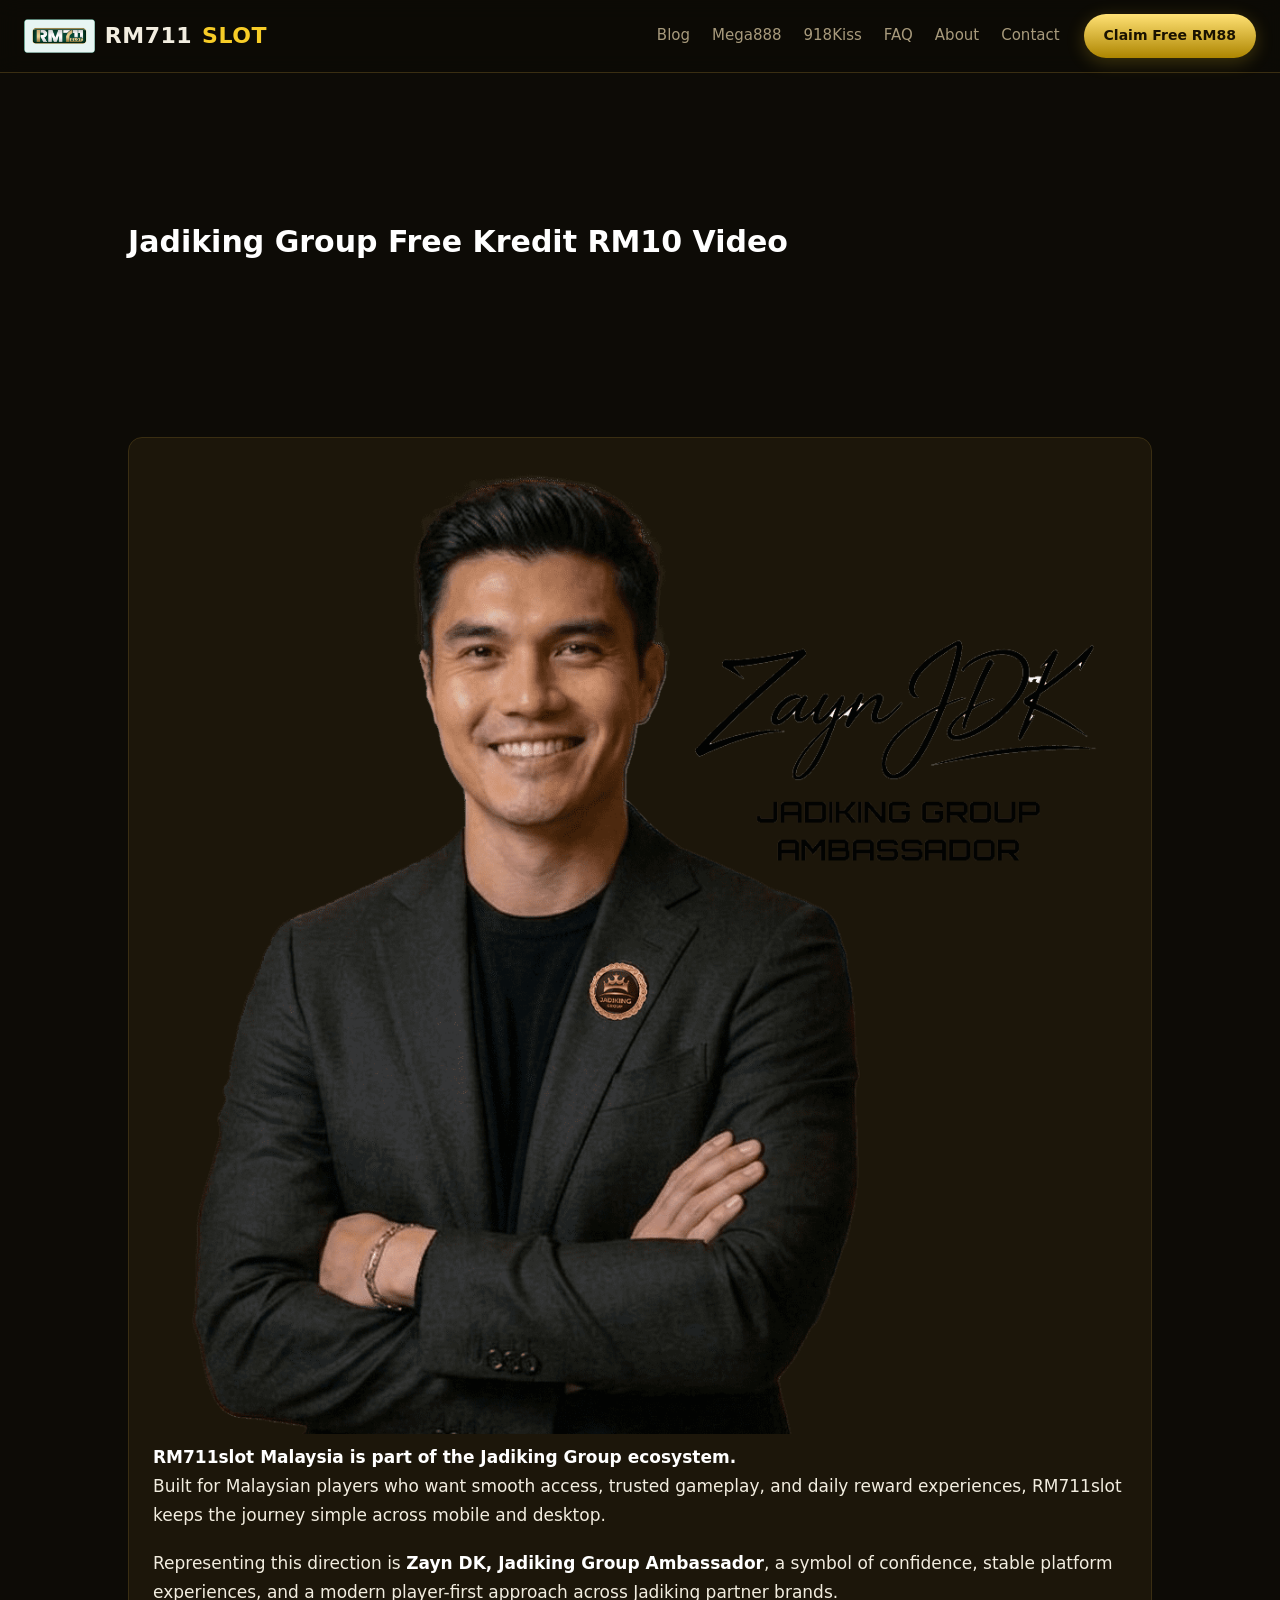
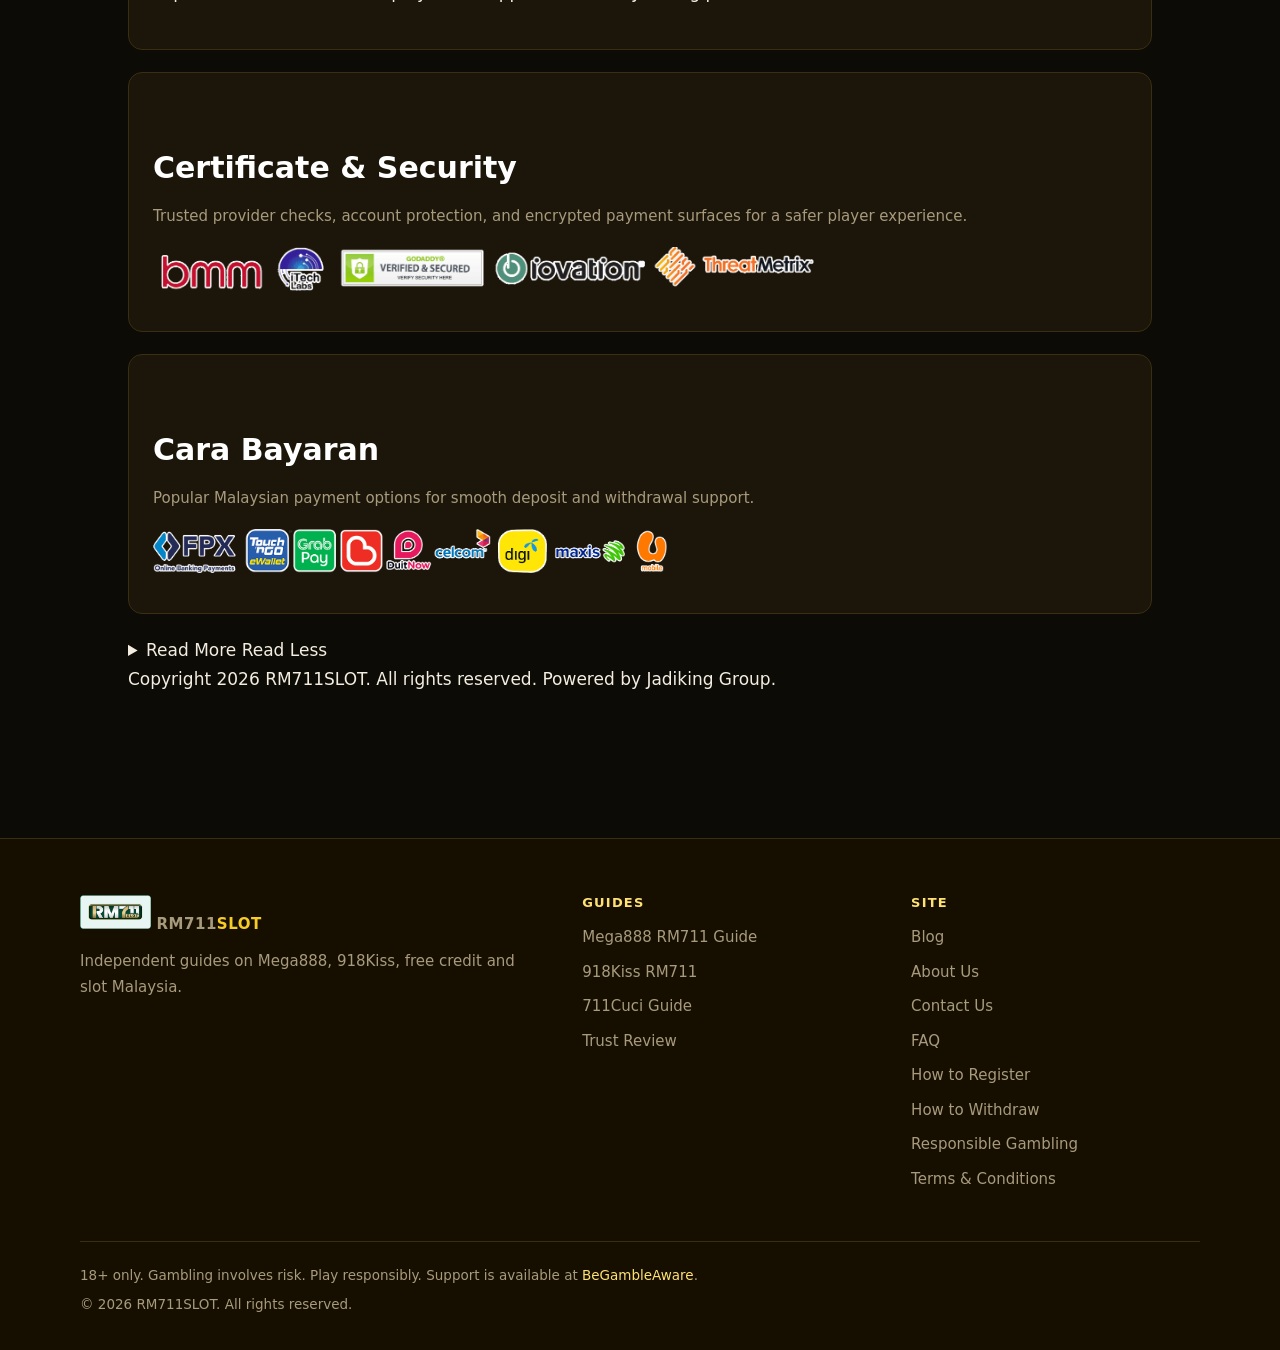
==== index.html @ c004120d "Build rm711slot.com as a static guide site Same rebuild as ikea888.org: the casino platform is dead " ====
<!DOCTYPE html>
<html lang="en-MY">
<head>
<meta charset="utf-8">
<meta name="viewport" content="width=device-width, initial-scale=1">
<title>RM711Slot | 711Wallet Free Credit Slot Platform Malaysia</title>
<meta name="description" content="RM711slot Malaysia is a trusted 711Wallet free credit slot platform powered by Jadiking Group, built for smooth gameplay, daily rewards, and convenient Malaysian player access.">
<link rel="canonical" href="https://rm711slot.com/">
<meta name="robots" content="index,follow">
<meta property="og:title" content="RM711Slot | 711Wallet Free Credit Slot Platform Malaysia">
<meta property="og:description" content="RM711slot Malaysia is a trusted 711Wallet free credit slot platform powered by Jadiking Group, built for smooth gameplay, daily rewards, and convenient Malaysian player access.">
<meta property="og:url" content="https://rm711slot.com/">
<meta property="og:type" content="website">
<meta property="og:image" content="https://rm711slot.com/images/rm711-logo.png">
<meta property="og:site_name" content="RM711SLOT">
<meta name="twitter:card" content="summary_large_image">
<meta name="twitter:image" content="https://rm711slot.com/images/rm711-logo.png">
<link rel="icon" href="/images/rm711-logo.png">
<link rel="stylesheet" href="https://cdnjs.cloudflare.com/ajax/libs/font-awesome/6.5.1/css/all.min.css">
<link rel="stylesheet" href="/style.css">
<script type="application/ld+json">
{
  "@context": "https://schema.org",
  "@graph": [
    {
      "@type": "Organization",
      "@id": "https://rm711slot.com/#organization",
      "name": "RM711SLOT",
      "url": "https://rm711slot.com/",
      "logo": {
        "@type": "ImageObject",
        "url": "https://rm711slot.com/images/rm711-logo.png"
      }
    },
    {
      "@type": "WebSite",
      "@id": "https://rm711slot.com/#website",
      "url": "https://rm711slot.com/",
      "name": "RM711SLOT",
      "description": "Guides on Mega888, 918Kiss, free credit and slot Malaysia.",
      "publisher": {
        "@id": "https://rm711slot.com/#organization"
      },
      "inLanguage": "en-MY"
    }
  ]
}
</script>
</head>
<body>
<header class="site-header">
  <a class="brand" href="/"><img src="/images/rm711-logo.png" alt="RM711slot"> RM711<span>SLOT</span></a>
  <nav>
    <a href="/slot-malaysia">Blog</a>
    <a href="/slot-malaysia-mega888-rm711">Mega888</a>
    <a href="/918kiss-rm711">918Kiss</a>
    <a href="/faq">FAQ</a>
    <a href="/about-us">About</a>
    <a href="/contact-us">Contact</a>
  </nav>
  <a class="cta-btn" href="https://jadiking.my/RF12011805" target="_blank" rel="noopener noreferrer">Claim Free RM88</a>
</header>
<main>
<main>

  <!-- New RM711 home video + footer article section -->
  <div id="rm711-home-page-footer">
    <section class="rm711-video-section" aria-label="RM711slot video">
      <h2 class="rm711-section-title">Jadiking Group Free Kredit RM10 Video</h2>
      <div class="rm711-video-container">
        <iframe
          src="https://www.youtube.com/embed/R2Dcfpafh2I?autoplay=1&mute=1&loop=1&playlist=R2Dcfpafh2I&controls=0&rel=0"
          title="RM711slot Jadiking Group Video"
          frameborder="0"
          allow="accelerometer; autoplay; clipboard-write; encrypted-media; gyroscope; picture-in-picture"
          allowfullscreen>
        </iframe>
      </div>
    </section>

    <footer id="rm711-footer" role="contentinfo" aria-label="RM711slot Footer">
      <div class="rm711-footer-inner">
        <section class="rm711-card rm711-ambassador">
          <div class="rm711-ambassador-top">
            <img src="/images/bacfb35b0ac96207151cd.png" alt="Jadiking Group Ambassador" loading="lazy">
            <div>
              <p><strong>RM711slot Malaysia is part of the Jadiking Group ecosystem.</strong><br>Built for Malaysian players who want smooth access, trusted gameplay, and daily reward experiences, RM711slot keeps the journey simple across mobile and desktop.</p>
            </div>
          </div>
          <p>Representing this direction is <strong>Zayn DK, Jadiking Group Ambassador</strong>, a symbol of confidence, stable platform experiences, and a modern player-first approach across Jadiking partner brands.</p>
        </section>

        <section class="rm711-card">
          <h2>Certificate &amp; Security</h2>
          <p class="rm711-muted">Trusted provider checks, account protection, and encrypted payment surfaces for a safer player experience.</p>
          <div class="rm711-logo-row">
            <img src="/images/8d4c59e7d0f86f0769ee6.png" alt="Certificate and security badges" loading="lazy">
          </div>
        </section>

        <section class="rm711-card">
          <h2>Cara Bayaran</h2>
          <p class="rm711-muted">Popular Malaysian payment options for smooth deposit and withdrawal support.</p>
          <div class="rm711-logo-row">
            <img src="/images/b1ce3ef760f861b7f37a6.png" alt="RM711slot payment methods" loading="lazy">
          </div>
        </section>

        <details class="rm711-readmore">
          <summary>
            <span class="rm711-more">Read More</span>
            <span class="rm711-less">Read Less</span>
          </summary>

          <article class="rm711-card rm711-article">
            <h1>RM711slot Malaysia | Trusted 711Wallet Free Credit Slot Platform</h1>

            <p>RM711slot Malaysia is a trusted 711Wallet free credit slot platform designed for Malaysian players seeking smooth gameplay, daily rewards, and easy access to popular slot entertainment. Powered by Jadiking Group, RM711slot focuses on providing a stable and beginner friendly experience while maintaining a trusted gameplay environment for both new and returning players.</p>
            <p>Unlike traditional platforms that focus heavily on complicated systems or aggressive promotions, RM711slot is built around convenience and accessibility. The platform is inspired by the idea of "711Wallet", a simple and familiar concept for players who want fast access, smooth gameplay and rewarding daily experiences without unnecessary complications.</p>

            <h2>Why Malaysian Players Search for 711Wallet Platforms</h2>
            <p>The keyword 711Wallet has become increasingly popular among Malaysian slot players because it represents convenience, accessibility and trusted gameplay. Many players today prefer platforms that are easy to access daily, simple to understand and capable of providing smooth experiences across multiple devices.</p>
            <p>RM711slot Malaysia positions itself as a trusted 711Wallet style platform where players can enjoy free credit opportunities, daily reward experiences and easy access to slot entertainment. Instead of focusing only on download based traffic or APK style experiences, RM711slot aims to create a cleaner and more user friendly environment for long term players.</p>

            <h2>Free Credit Slot Experience on RM711slot Malaysia</h2>
            <p>Free credit promotions continue to attract Malaysian players looking to explore slot games before making larger commitments. RM711slot Malaysia regularly highlights free credit slot experiences that allow players to discover gameplay features, bonus mechanics and reward systems in a more accessible way.</p>
            <p>The platform supports various popular slot styles commonly enjoyed by Malaysian players, including Mega888 inspired gameplay experiences and other well-known slot entertainment categories. RM711slot focuses on delivering stable gameplay, responsive access and convenient player experiences through its 711Wallet direction.</p>

            <h2>Daily Rewards and Trusted Gameplay</h2>
            <p>One of the key reasons players continue using RM711slot Malaysia is the focus on daily reward experiences and trusted gameplay systems. Malaysian players today value platforms that provide consistency, smooth gameplay access and a reliable overall environment.</p>
            <p>RM711slot is designed to create a more comfortable long-term player journey by focusing on:</p>
            <ul>
              <li>Easy gameplay access</li>
              <li>Convenient daily reward experiences</li>
              <li>Free credit slot opportunities</li>
              <li>Trusted gameplay environments</li>
              <li>Smooth mobile accessibility</li>
              <li>Beginner friendly navigation</li>
            </ul>

            <h2>711Slot Malaysia Experience for New Players</h2>
            <p>For new players exploring 711slot Malaysia style platforms, RM711slot provides a more approachable starting point compared to traditional APK heavy environments. The platform emphasizes simplicity, easy exploration and a cleaner experience for players who prefer convenience and smooth access.</p>
            <p>As more Malaysian players search for terms such as 711slot, 711wallet and 711cuci, platforms that combine trusted gameplay with user friendly experiences are becoming increasingly important. RM711slot Malaysia continues building around this direction to provide a stronger long term platform identity.</p>

            <h2>Powered by Jadiking Group</h2>
            <p>RM711slot Malaysia is part of the broader Jadiking Group ecosystem, a growing network of Malaysia focused gaming and entertainment platforms. Through this ecosystem approach, players are introduced to trusted gameplay experiences, stable access and community focused platform development designed for Malaysian audiences.</p>
            <p>The RM711slot brand continues evolving with a focus on:</p>
            <ul>
              <li>711Wallet convenience experience</li>
              <li>Trusted gameplay access</li>
              <li>Daily reward ecosystems</li>
              <li>Free credit slot opportunities</li>
              <li>Malaysia focused entertainment experience</li>
            </ul>

            <h2>Explore RM711slot Malaysia Today</h2>
            <p>RM711slot Malaysia continues growing as a trusted 711Wallet free credit slot platform focused on daily convenience, smooth gameplay and trusted player experiences. Whether players are exploring free credit opportunities, discovering new slot entertainment or looking for a cleaner daily gameplay environment, RM711slot aims to provide a more accessible and rewarding platform experience for Malaysian players.</p>
          </article>

          <section class="rm711-card rm711-faq">
            <h2>Frequently Asked Questions</h2>
            <details><summary>What is RM711slot Malaysia?</summary><p>RM711slot Malaysia is a trusted 711Wallet free credit slot platform focused on daily rewards, smooth gameplay and convenient access for Malaysian players.</p></details>
            <details><summary>Why do players search for 711Wallet platforms?</summary><p>Many Malaysian players search for 711Wallet platforms because they prefer easy access, convenient gameplay experiences and trusted daily reward environments.</p></details>
            <details><summary>Does RM711slot Malaysia offer free credit slot experiences?</summary><p>Yes. RM711slot Malaysia regularly highlights free credit slot opportunities and player reward experiences designed for both new and returning players.</p></details>
            <details><summary>Is RM711slot suitable for beginner players?</summary><p>RM711slot Malaysia is designed with a beginner friendly direction that focuses on smooth navigation, trusted gameplay and easier accessibility for Malaysian users.</p></details>
            <details><summary>What makes RM711slot different from traditional APK style platforms?</summary><p>RM711slot focuses more on trusted gameplay, convenience and long term player experience instead of relying heavily on APK focused positioning.</p></details>
            <details><summary>Is RM711slot part of Jadiking Group?</summary><p>Yes. RM711slot Malaysia is part of the Jadiking Group ecosystem, a Malaysia focused network of online entertainment and gaming platforms.</p></details>
          </section>


          <div class="rm711-card rm711-links">
            <section>
              <h2>Quick Links</h2>
              <ul>
                <li><a href="/">Promotions</a></li>
                <li><a href="/">Login</a></li>
                <li><a href="/">Register</a></li>
                <li><a href="/slot-malaysia">Blog</a></li>
                <li><a href="/responsible-gambling">Responsible Gambling</a></li>
                <li><a href="/terms-and-conditions">Terms &amp; Conditions</a></li>
                <li><a href="/contact-us">Contact Us</a></li>
              </ul>
            </section>

            <section>
              <h2>Jadiking Group</h2>
              <ul>
                <li><strong><a href="https://jadiking888.com/RF18090355" target="_blank" rel="nofollow sponsored noopener">Jadiking8</a></strong> - stable local player experience and trusted entertainment access.</li>
                <li><strong><a href="https://jadiking.my/RF12011805" target="_blank" rel="nofollow sponsored noopener">Ikea888</a></strong> - campaign-focused platform with clear reward paths.</li>
                <li><strong><a href="https://jadiking88.org/RF18090506" target="_blank" rel="nofollow sponsored noopener">Jadiking 2.0</a></strong> - popular brand known for consistent reward systems.</li>
                <li><strong><a href="https://megah5.org/RF18090526" target="_blank" rel="nofollow sponsored noopener">MegaH5</a></strong> - practical access and everyday platform consistency.</li>
                <li><strong><a href="https://fastcuci88.com/RF213A7521" target="_blank" rel="nofollow sponsored noopener">FastCuCi</a></strong> - simple flows and straightforward rewards for regular play.</li>
              </ul>
            </section>

            <section>
              <h2>Ikut Kami</h2>
              <div class="rm711-social-icons">
                <a target="_blank" rel="noopener noreferrer" href="https://www.facebook.com/jdkrm711/"><img src="/images/81f4a8dc3ee8664d34fc6.png" alt="Facebook"></a>
                <a target="_blank" rel="noopener noreferrer" href="https://t.me/rm711slotofficial"><img src="/images/6dfdc2319a3966da9e79c.png" alt="Telegram"></a>
                <a target="_blank" rel="noopener noreferrer" href="https://www.instagram.com/rm711slotfree/"><img src="/images/0b63b7fc3ee86639bf5f7.png" alt="Instagram"></a>
                <a target="_blank" rel="noopener noreferrer" href="https://www.youtube.com/@JadikingGroup"><img src="/images/ae406bbd3ee8632e05ed4.png" alt="YouTube"></a>
              </div>
            </section>
          </div>

          <div class="rm711-contact-grid">
            <section class="rm711-card rm711-contact">
              <h2>Jadiking Group</h2>
              <p><strong>Address:</strong> Level 23 Penthouse, Centrepoint North Tower, Lingkaran Syed Putra, Mid Valley City, 59200 Kuala Lumpur</p>
              <p><strong>Website:</strong> <a href="/about-us">Partnership</a></p>
              <p><strong>Phone:</strong> +6011 - 11681188</p>
              <p><strong>Support:</strong> Monday - Sunday, 24/7 Online Support</p>
              <p><strong>Category:</strong> Online Gaming &amp; Entertainment</p>
            </section>
            <div class="rm711-card rm711-map">
              <iframe src="https://www.google.com/maps/embed?pb=!1m18!1m12!1m3!1d8149344.747870485!2d109.1677!3d4.1865140499999995!2m3!1f0!2f0!3f0!3m2!1i1024!2i768!4f13.1!3m3!1m2!1s0x468889849593ca43%3A0x72c7f2c13a49b155!2sJadiking%20Group!5e0!3m2!1sen!2sph!4v1774353716323!5m2!1sen!2sph" loading="lazy" referrerpolicy="no-referrer-when-downgrade" allowfullscreen></iframe>
            </div>
          </div>
        </details>

        <div class="rm711-copyright">Copyright 2026 RM711SLOT. All rights reserved. Powered by Jadiking Group.</div>
      </div>
    </footer>
  </div>



</main>

<!-- Important existing floating close behavior retained -->


<!-- Important existing horizontal game banner slider retained -->


<!-- Important existing custom menu widget retained -->
</main>
<footer class="site-footer">
  <div class="foot-grid">
    <div>
      <a class="brand" href="/"><img src="/images/rm711-logo.png" alt="RM711slot"> RM711<span>SLOT</span></a>
      <p>Independent guides on Mega888, 918Kiss, free credit and slot Malaysia.</p>
    </div>
    <div>
      <h4>Guides</h4>
      <a href="/slot-malaysia-mega888-rm711">Mega888 RM711 Guide</a>
      <a href="/918kiss-rm711">918Kiss RM711</a>
      <a href="/711cuci-malaysia-guide">711Cuci Guide</a>
      <a href="/why-rm711slot-is-a-trusted-online-casino-in-malaysia-2025-review">Trust Review</a>
    </div>
    <div>
      <h4>Site</h4>
      <a href="/slot-malaysia">Blog</a>
      <a href="/about-us">About Us</a>
      <a href="/contact-us">Contact Us</a>
      <a href="/faq">FAQ</a>
      <a href="/how-to-register">How to Register</a>
      <a href="/how-to-withdraw">How to Withdraw</a>
      <a href="/responsible-gambling">Responsible Gambling</a>
      <a href="/terms-and-conditions">Terms &amp; Conditions</a>
    </div>
  </div>
  <div class="foot-bottom">
    <p>18+ only. Gambling involves risk. Play responsibly.
       Support is available at <a href="https://www.begambleaware.org/" target="_blank" rel="noopener noreferrer">BeGambleAware</a>.</p>
    <p>&copy; 2026 RM711SLOT. All rights reserved.</p>
  </div>
</footer>
<script>
document.addEventListener('click',function(e){
  var q=e.target.closest('.faq-question');
  if(q){var a=q.nextElementSibling;q.classList.toggle('active');if(a&&a.classList.contains('faq-answer')){a.classList.toggle('opened');}}
});
</script>
</body>
</html>
---- style.css ----
/* RM711SLOT — dark + gold, modelled on jadiking.my; includes article component system */

:root {
  --bg: #0d0b06;
  --bg-2: #160f00;
  --surface: #1c160a;
  --surface-2: #241c0d;
  --line: #3a2e12;
  --gold: #f7cc27;
  --gold-soft: #ffe174;
  --gold-deep: #ad8500;
  --text: #f2ede0;
  --muted: #a89a7c;
  --radius: 14px;
  --wrap: 1120px;
}

*, *::before, *::after { box-sizing: border-box; }
html { scroll-behavior: smooth; }
body {
  margin: 0;
  background: var(--bg);
  color: var(--text);
  font-family: "Inter", system-ui, -apple-system, "Segoe UI", Roboto, sans-serif;
  font-size: 17px;
  line-height: 1.7;
  -webkit-font-smoothing: antialiased;
}
img, iframe, video { max-width: 100%; height: auto; }
a { color: var(--gold-soft); text-decoration: none; }
a:hover { color: var(--gold); text-decoration: underline; }

/* ---------------------------------------------------------------- header */
.site-header {
  position: sticky; top: 0; z-index: 50;
  display: flex; align-items: center; gap: 24px;
  padding: 14px 24px;
  background: rgba(13, 11, 6, .92);
  backdrop-filter: blur(10px);
  border-bottom: 1px solid var(--line);
}
.brand {
  display: flex; align-items: center; gap: 10px;
  font-size: 22px; font-weight: 800; letter-spacing: .5px;
  color: var(--text); white-space: nowrap;
}
.brand img { height: 34px; width: auto; }
.brand span { color: var(--gold); }
.brand:hover { text-decoration: none; }
.site-header nav { display: flex; gap: 22px; margin-left: auto; flex-wrap: wrap; }
.site-header nav a { color: var(--muted); font-size: 15px; font-weight: 500; }
.site-header nav a:hover { color: var(--gold); text-decoration: none; }
.cta-btn {
  padding: 10px 20px; border-radius: 999px;
  background: linear-gradient(180deg, var(--gold-soft), var(--gold-deep));
  color: #1a1200; font-weight: 700; font-size: 14px; white-space: nowrap;
  box-shadow: 0 4px 18px rgba(247, 204, 39, .22);
  transition: transform .15s ease, box-shadow .15s ease;
}
.cta-btn:hover { color: #1a1200; text-decoration: none; transform: translateY(-1px); box-shadow: 0 6px 24px rgba(247, 204, 39, .34); }

/* ------------------------------------------------------------------ main */
main { max-width: var(--wrap); margin: 0 auto; padding: 48px 24px 72px; }
.rm711-container, .page-wrapper, .epicwin-brand-container { max-width: 100%; }

h1, h2, h3, h4 { line-height: 1.25; font-weight: 700; color: #fff; margin: 1.8em 0 .6em; }
h1 { font-size: clamp(28px, 4.4vw, 42px); margin-top: 0; letter-spacing: -.5px; }
h2 { font-size: clamp(23px, 3vw, 30px); }
h3 { font-size: 20px; }
h1 + p, .lede, .rm711-muted { color: var(--muted); font-size: 19px; }
.rm711-muted { font-size: 15px; }
p { margin: 0 0 1.15em; }
strong { color: #fff; }
ul, ol { padding-left: 22px; margin: 0 0 1.15em; }
li { margin-bottom: .45em; }
hr { border: 0; border-top: 1px solid var(--line); margin: 2.4em 0; }
.section-title { color: var(--gold-soft); border-bottom: 2px solid var(--gold-deep); padding-bottom: 10px; }

/* icons (Font Awesome) tinted gold by default */
.fas, .fa, .far, .fab { color: var(--gold); }

/* ---------------------------------------------------- generic card system */
.section-card, .rm711-card, .box, .feature-card, .highlight-box,
.tldr-card, .tldr-box, .tldr-premium, .responsible-box, .prize-box,
.author-box, .step-box, .box-div {
  background: var(--surface);
  border: 1px solid var(--line);
  border-radius: var(--radius);
  padding: 22px 24px;
  margin: 0 0 22px;
}
.section-card h2, .section-card h3, .rm711-card h3, .feature-card h3 { margin-top: 0; }

.highlight-box, .tldr-premium, .tldr-card {
  border-left: 3px solid var(--gold);
  background: linear-gradient(180deg, rgba(247,204,39,.06), transparent 60%), var(--surface);
}
.prize-box { border-color: var(--gold-deep); }
.responsible-box { border-left: 3px solid #d98b8b; }

.feature-card:hover, .section-card:hover { border-color: var(--gold-deep); }

/* TLDR / quick summary grid */
.tldr-grid, .tldr-box ul { list-style: none; padding-left: 0; margin: 0; }
.tldr-grid li { display: flex; gap: 10px; align-items: flex-start; margin-bottom: 12px; }
.tldr-premium h3 { margin-top: 0; color: var(--gold-soft); }

/* steps */
.step-box { display: flex; gap: 16px; align-items: flex-start; }
.step-number {
  flex-shrink: 0;
  width: 38px; height: 38px; border-radius: 50%;
  display: flex; align-items: center; justify-content: center;
  background: linear-gradient(180deg, var(--gold-soft), var(--gold-deep));
  color: #1a1200; font-weight: 800;
}

/* author box */
.author-box { display: flex; gap: 16px; align-items: center; }
.author-avatar { width: 56px; height: 56px; border-radius: 50%; object-fit: cover; flex-shrink: 0; }

/* CTA buttons inside articles (were blue in old template) */
.cta {
  display: inline-block;
  background: linear-gradient(180deg, var(--gold-soft), var(--gold-deep));
  color: #1a1200 !important;
  padding: 12px 24px; border-radius: 999px;
  font-weight: 700; text-decoration: none;
  box-shadow: 0 4px 18px rgba(247, 204, 39, .22);
  transition: transform .15s ease, box-shadow .15s ease;
  margin: 6px 0;
}
.cta:hover { text-decoration: none; transform: translateY(-1px); box-shadow: 0 6px 24px rgba(247, 204, 39, .34); }

/* tables */
table, .table-modern { width: 100%; border-collapse: collapse; margin: 1.6em 0; font-size: 15px; }
th, td { padding: 12px 14px; border: 1px solid var(--line); text-align: left; }
th { background: var(--surface-2); color: var(--gold-soft); font-weight: 600; }
tr:nth-child(even) td { background: rgba(255, 255, 255, .02); }
.table-modern { display: block; overflow-x: auto; white-space: nowrap; }
@media (min-width: 760px) { .table-modern { display: table; white-space: normal; } }

/* ------------------------------------------------------- FAQ accordion */
.interactive-faq, .faq-item { margin-bottom: 12px; }
.faq-item {
  background: var(--surface);
  border: 1px solid var(--line);
  border-radius: var(--radius);
  overflow: hidden;
}
.faq-question {
  width: 100%; text-align: left; cursor: pointer;
  background: transparent; color: #fff; border: 0;
  padding: 18px 20px; font-size: 17px; font-weight: 600;
  display: flex; justify-content: space-between; align-items: center; gap: 12px;
}
.faq-question::after { content: "+"; color: var(--gold); font-size: 22px; line-height: 1; }
.faq-question.active::after, .faq-question.opened::after { content: "\2013"; }
.faq-answer {
  padding: 0 20px; max-height: 0; overflow: hidden;
  color: var(--muted); transition: max-height .25s ease, padding .25s ease;
}
.faq-answer.opened, .faq-question.active + .faq-answer { padding: 0 20px 18px; max-height: 800px; }

/* read-more toggle: content always shown (SEO + no JS dependency); hide the
   dead toggle links, but keep real blog-card "Read guide" anchors visible */
.read-more { margin: 8px 0; color: var(--gold); font-weight: 600; }
.read-more:not([href]) { display: none; }
.more-content { margin-top: 8px; display: block !important; }

/* logo row inside articles */
.rm711-logo-row { display: flex; align-items: center; gap: 14px; flex-wrap: wrap; margin-bottom: 18px; }
.rm711-logo-row img { height: 44px; width: auto; }

/* --------------------------------------------------------- blog index */
.card-grid { display: grid; grid-template-columns: repeat(auto-fill, minmax(300px, 1fr)); gap: 22px; margin-top: 36px; }
.card { display: flex; flex-direction: column; padding: 24px; background: var(--surface); border: 1px solid var(--line); border-radius: var(--radius); transition: border-color .18s ease, transform .18s ease; }
.card:hover { border-color: var(--gold-deep); transform: translateY(-3px); }
.card h2 { font-size: 19px; margin: 0 0 10px; line-height: 1.4; }
.card h2 a { color: #fff; }
.card h2 a:hover { color: var(--gold); text-decoration: none; }
.card p { color: var(--muted); font-size: 14.5px; line-height: 1.6; flex: 1; }
.card .read-more { align-self: flex-start; margin-top: 12px; }

/* ---------------------------------------------------------------- footer */
.site-footer { border-top: 1px solid var(--line); background: var(--bg-2); padding: 56px 24px 28px; }
.foot-grid { max-width: var(--wrap); margin: 0 auto; display: grid; grid-template-columns: 1.6fr 1fr 1fr; gap: 40px; }
.foot-grid p { color: var(--muted); font-size: 15px; margin-top: 12px; }
.foot-grid h4 { margin: 0 0 14px; font-size: 13px; letter-spacing: 1.2px; text-transform: uppercase; color: var(--gold-soft); }
.foot-grid a { display: block; color: var(--muted); font-size: 15px; margin-bottom: 9px; }
.foot-grid a:hover { color: var(--gold); text-decoration: none; }
.foot-bottom { max-width: var(--wrap); margin: 40px auto 0; padding-top: 22px; border-top: 1px solid var(--line); color: var(--muted); font-size: 13.5px; }
.foot-bottom p { margin: 0 0 6px; }

/* hide leftover casino-template chrome that pointed at the dead platform */
#floatcontainer, .floating-fly, #custom-menu-widget, .swiper, #floatclose { display: none !important; }

@media (max-width: 860px) {
  .site-header { flex-wrap: wrap; gap: 12px; padding: 12px 16px; }
  .site-header nav { order: 3; width: 100%; margin-left: 0; gap: 16px; }
  .cta-btn { margin-left: auto; }
  main { padding: 32px 18px 56px; }
  .foot-grid { grid-template-columns: 1fr; gap: 32px; }
}
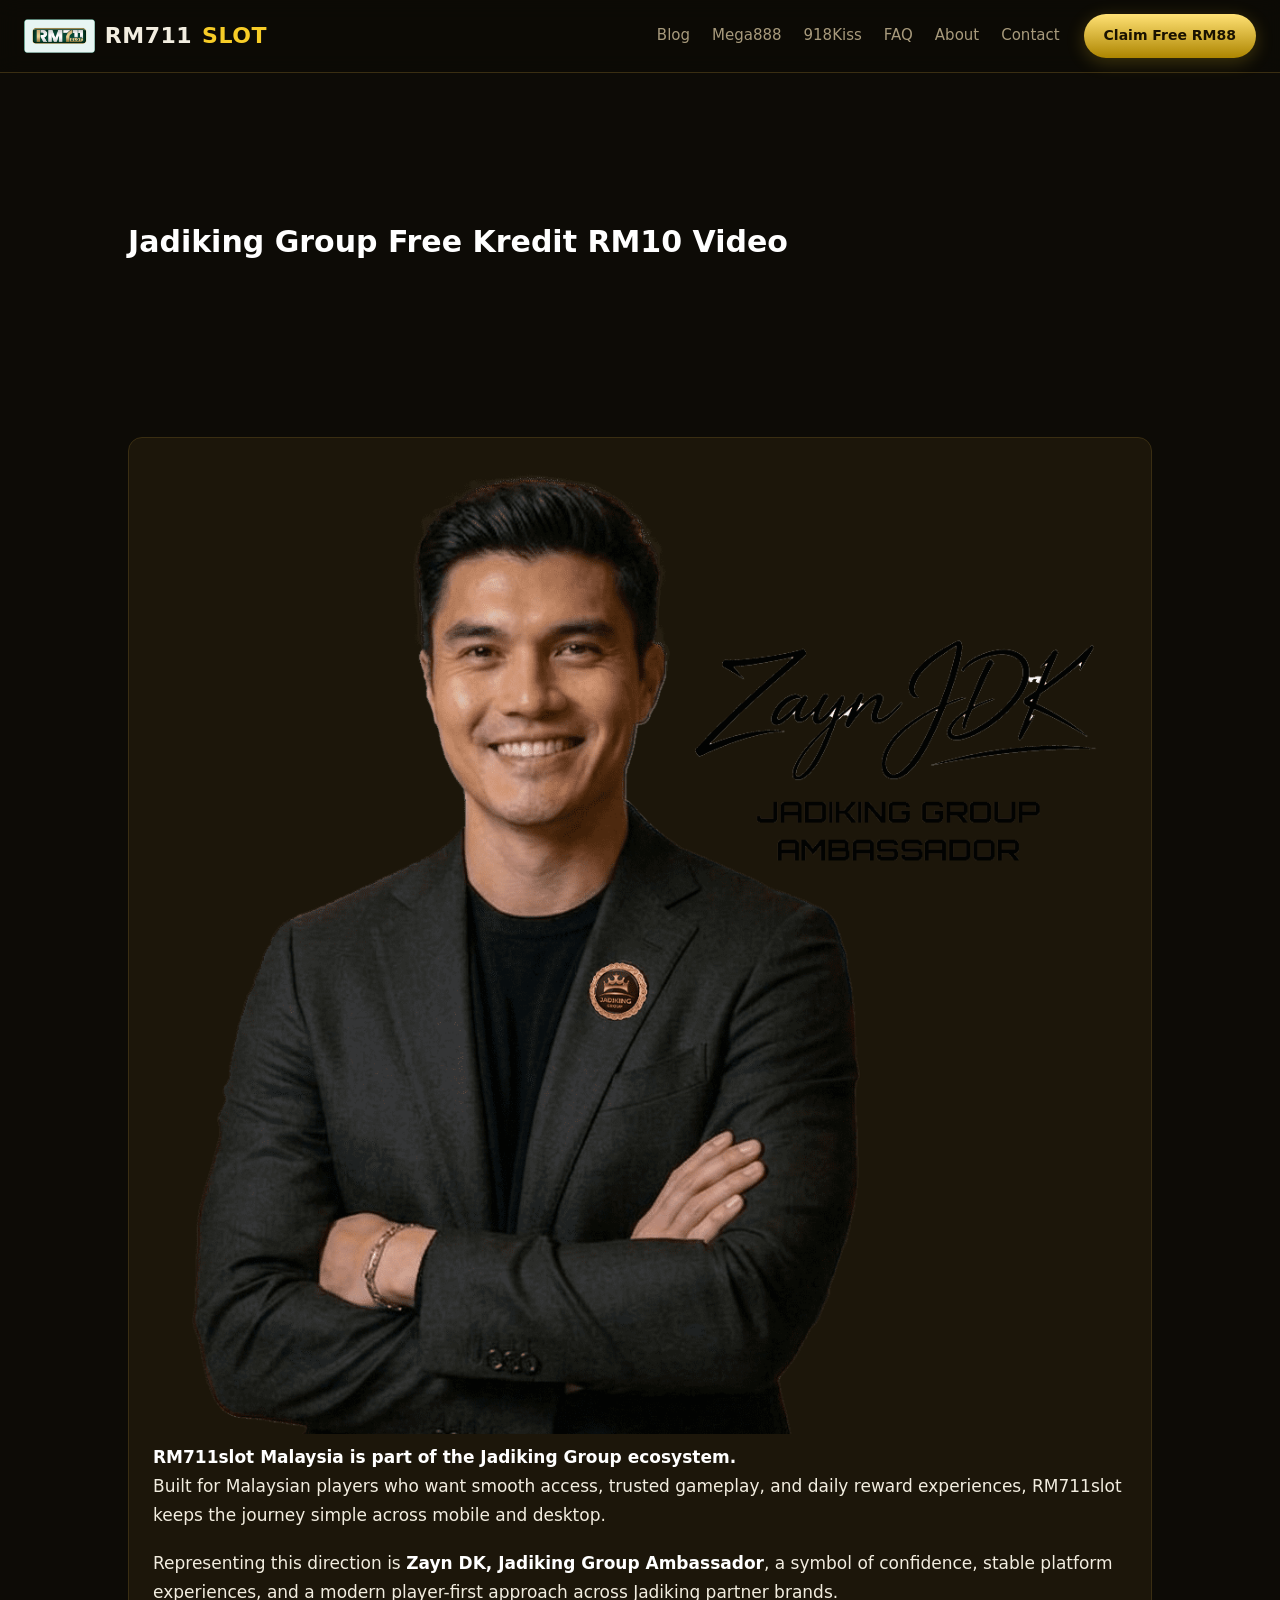
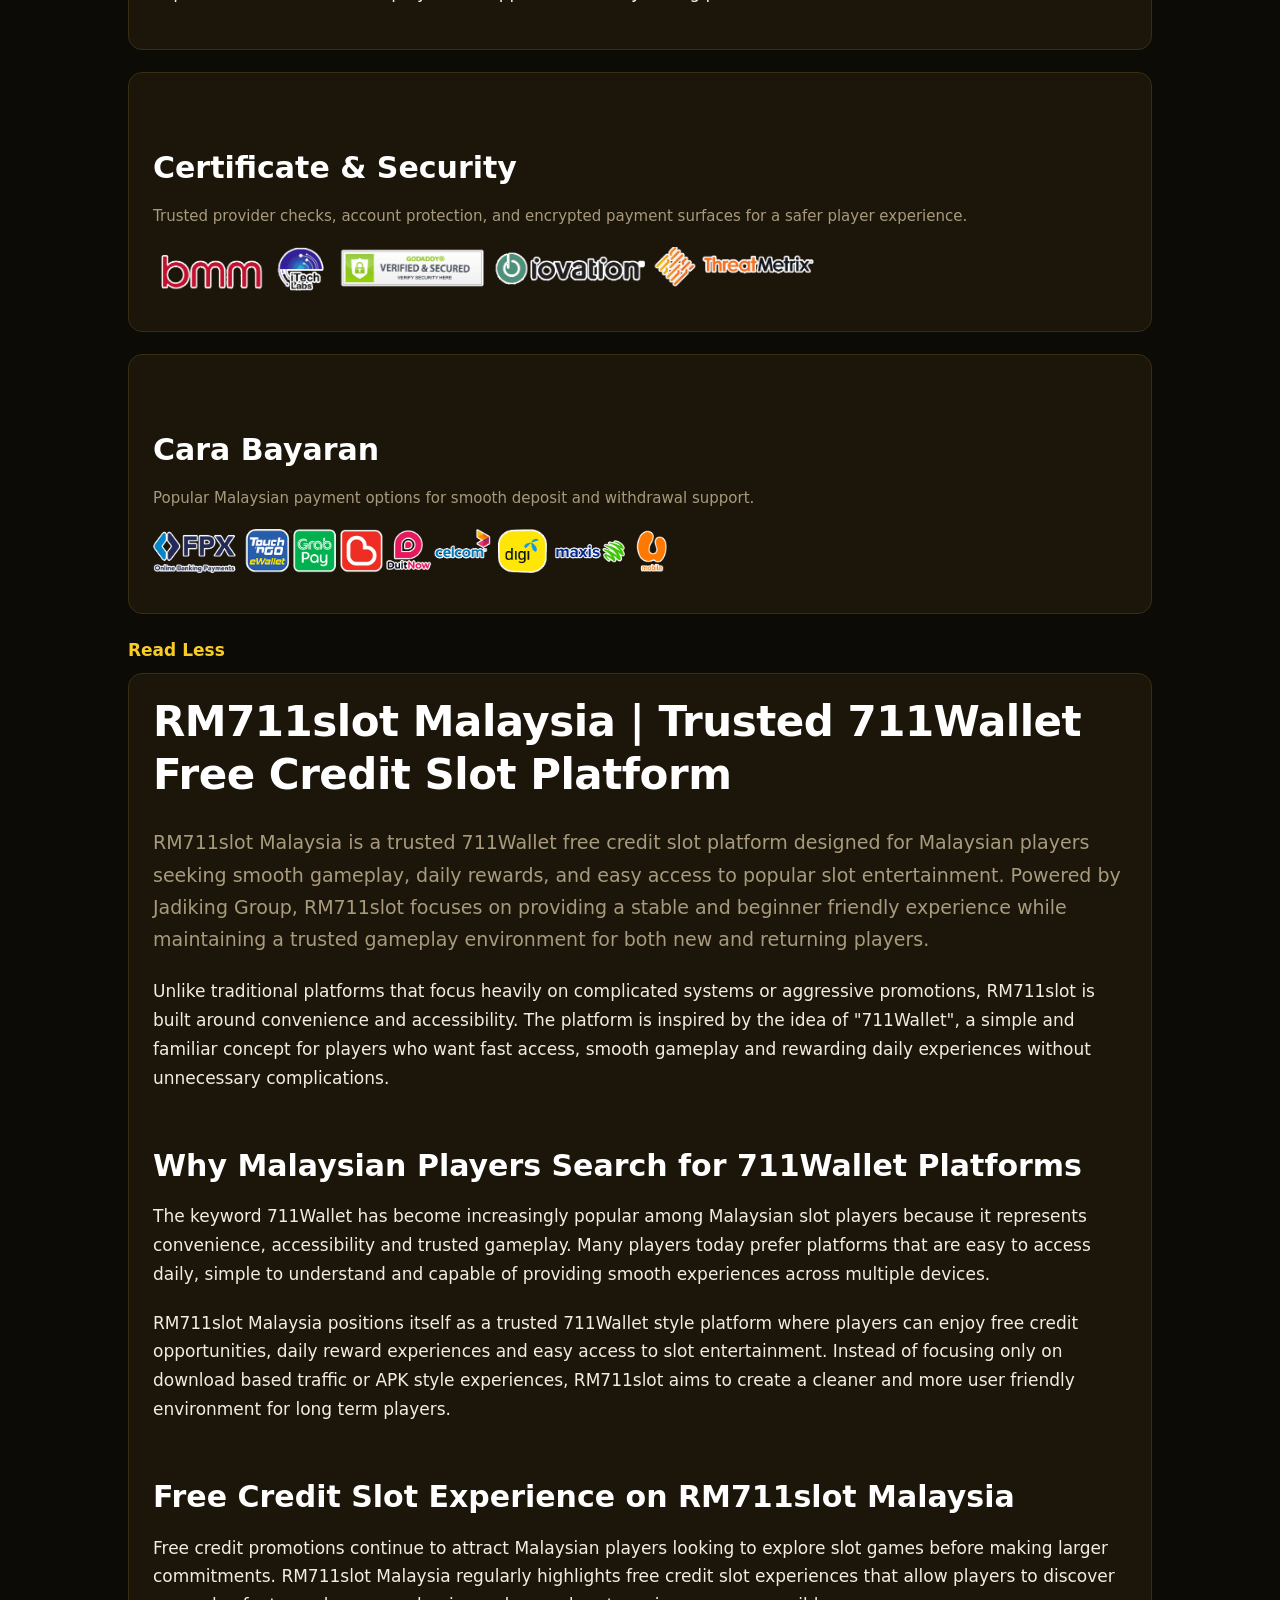
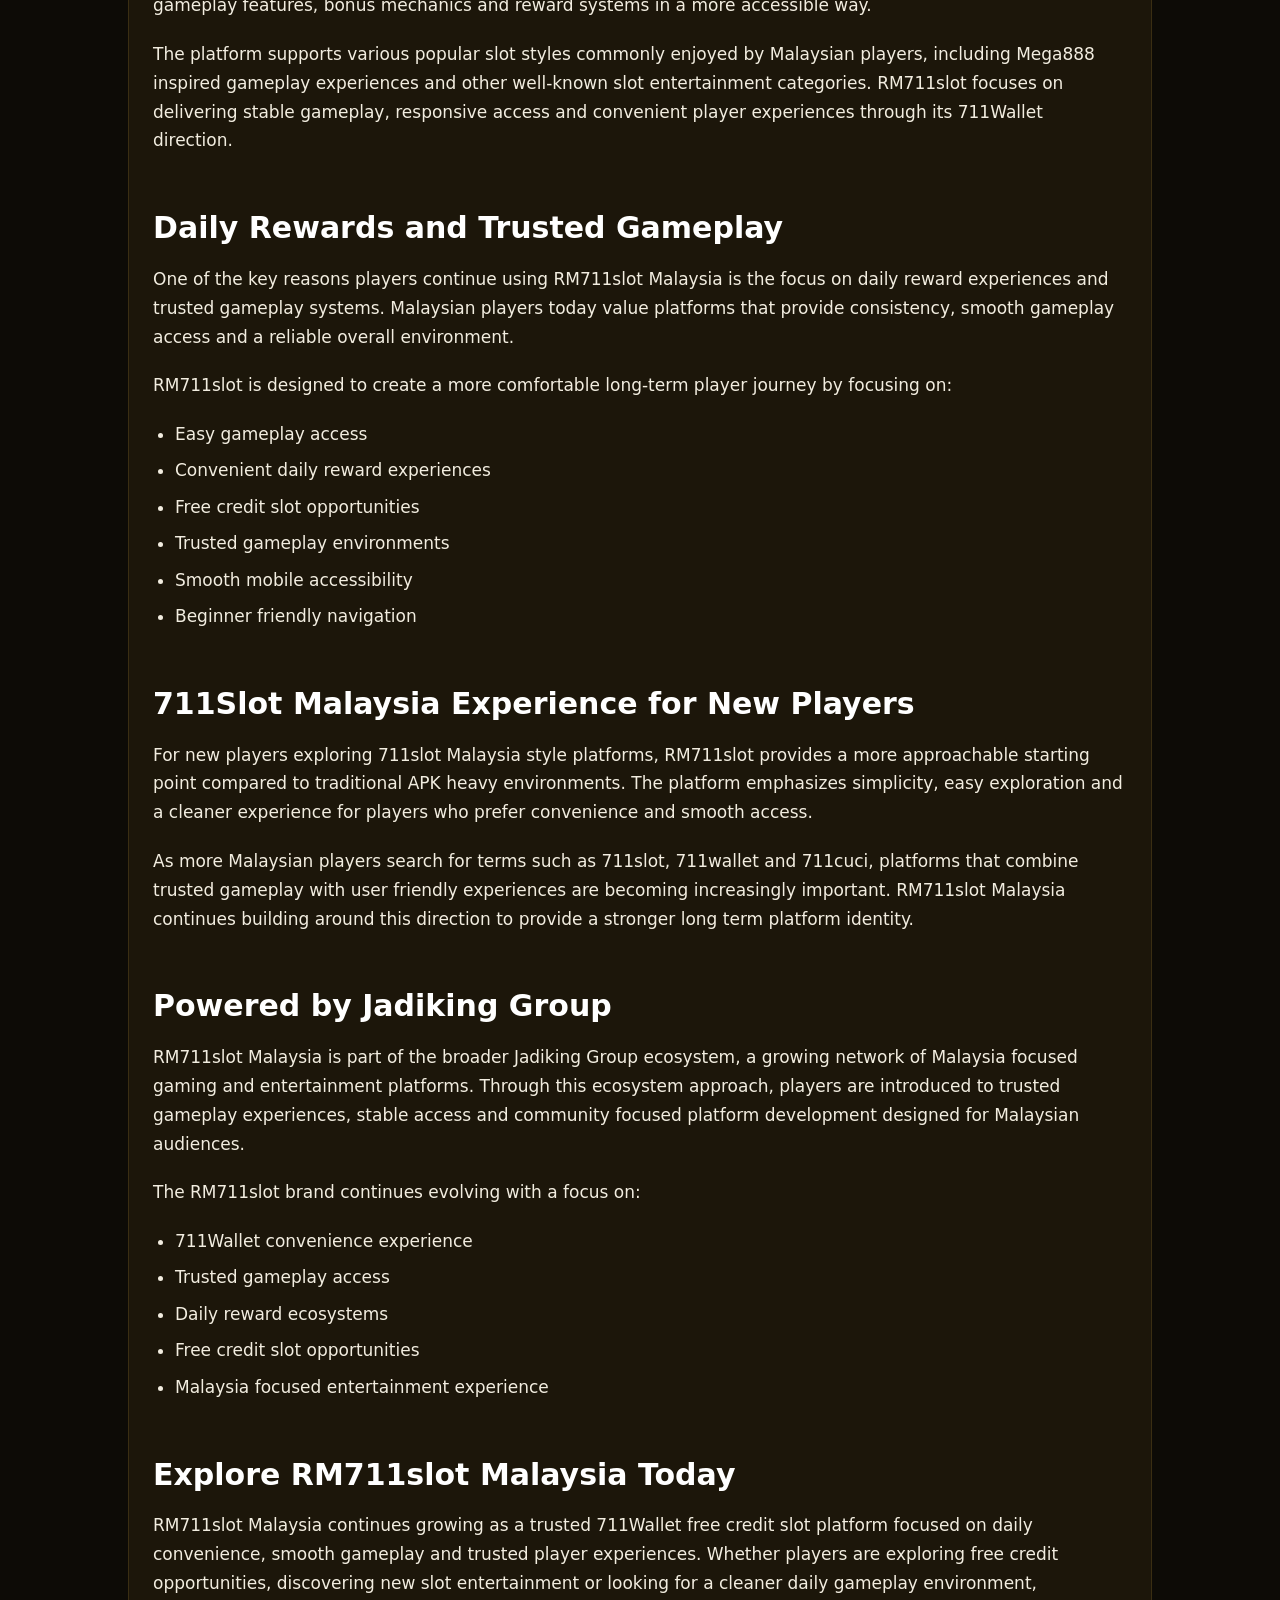
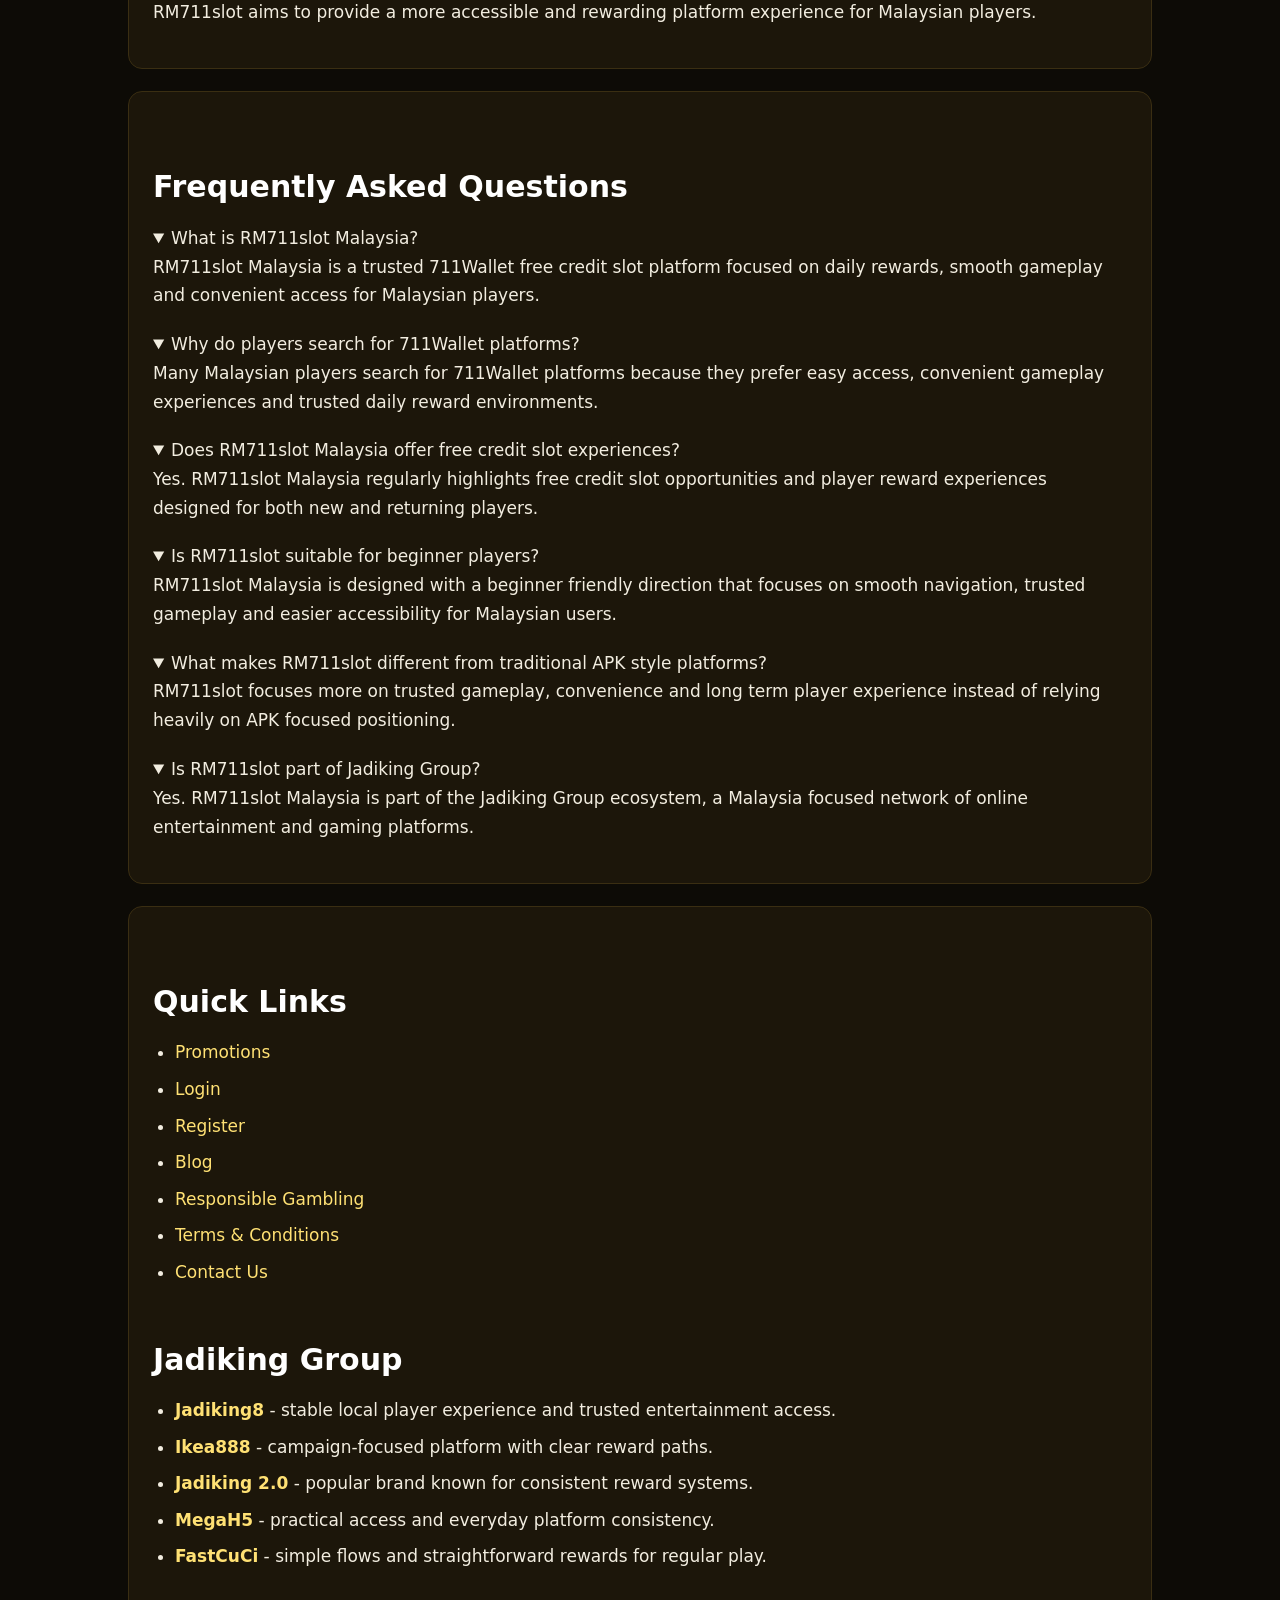
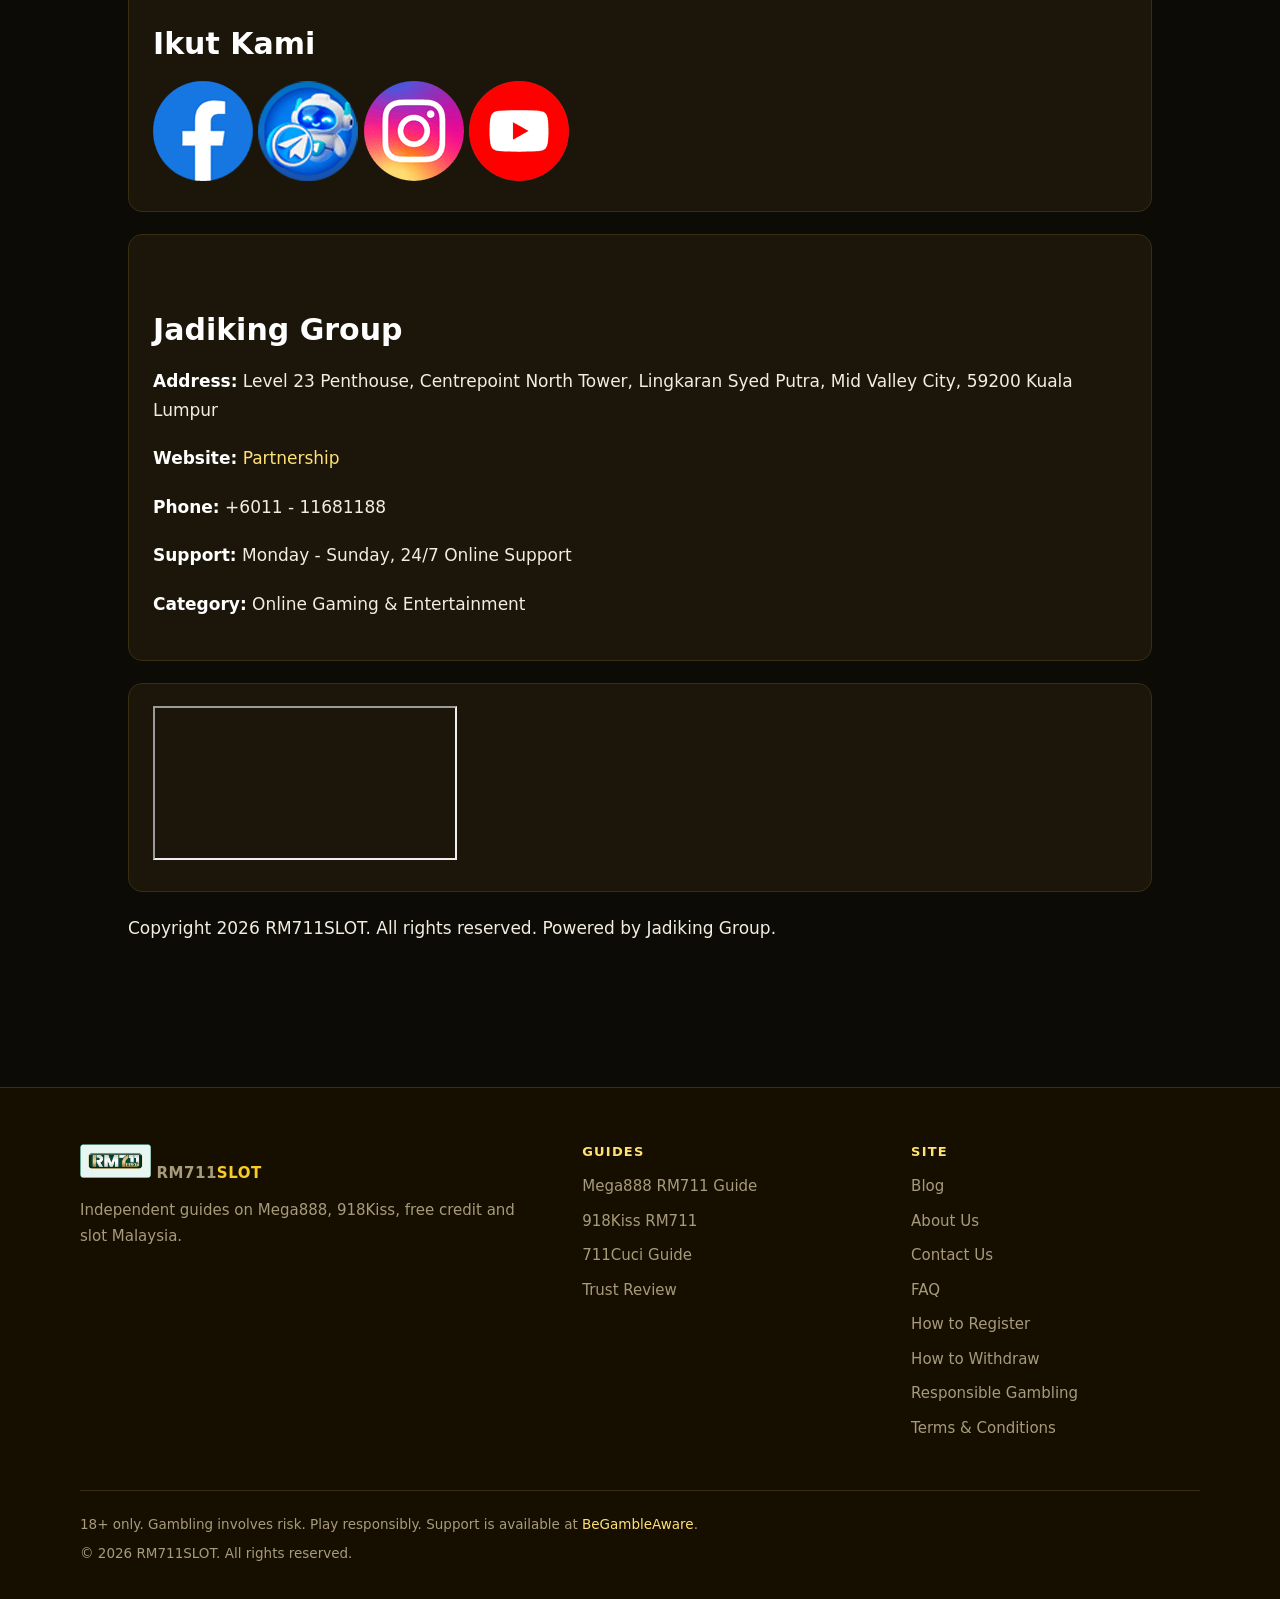
==== commit bfe51a9f: "Default homepage <details> sections to open The homepage footer used collapsible <details> whose tog" ====
--- a/index.html
+++ b/index.html
@@ -106,7 +106,7 @@
           </div>
         </section>
 
-        <details class="rm711-readmore">
+        <details open class="rm711-readmore">
           <summary>
             <span class="rm711-more">Read More</span>
             <span class="rm711-less">Read Less</span>
@@ -159,12 +159,12 @@
 
           <section class="rm711-card rm711-faq">
             <h2>Frequently Asked Questions</h2>
-            <details><summary>What is RM711slot Malaysia?</summary><p>RM711slot Malaysia is a trusted 711Wallet free credit slot platform focused on daily rewards, smooth gameplay and convenient access for Malaysian players.</p></details>
-            <details><summary>Why do players search for 711Wallet platforms?</summary><p>Many Malaysian players search for 711Wallet platforms because they prefer easy access, convenient gameplay experiences and trusted daily reward environments.</p></details>
-            <details><summary>Does RM711slot Malaysia offer free credit slot experiences?</summary><p>Yes. RM711slot Malaysia regularly highlights free credit slot opportunities and player reward experiences designed for both new and returning players.</p></details>
-            <details><summary>Is RM711slot suitable for beginner players?</summary><p>RM711slot Malaysia is designed with a beginner friendly direction that focuses on smooth navigation, trusted gameplay and easier accessibility for Malaysian users.</p></details>
-            <details><summary>What makes RM711slot different from traditional APK style platforms?</summary><p>RM711slot focuses more on trusted gameplay, convenience and long term player experience instead of relying heavily on APK focused positioning.</p></details>
-            <details><summary>Is RM711slot part of Jadiking Group?</summary><p>Yes. RM711slot Malaysia is part of the Jadiking Group ecosystem, a Malaysia focused network of online entertainment and gaming platforms.</p></details>
+            <details open><summary>What is RM711slot Malaysia?</summary><p>RM711slot Malaysia is a trusted 711Wallet free credit slot platform focused on daily rewards, smooth gameplay and convenient access for Malaysian players.</p></details>
+            <details open><summary>Why do players search for 711Wallet platforms?</summary><p>Many Malaysian players search for 711Wallet platforms because they prefer easy access, convenient gameplay experiences and trusted daily reward environments.</p></details>
+            <details open><summary>Does RM711slot Malaysia offer free credit slot experiences?</summary><p>Yes. RM711slot Malaysia regularly highlights free credit slot opportunities and player reward experiences designed for both new and returning players.</p></details>
+            <details open><summary>Is RM711slot suitable for beginner players?</summary><p>RM711slot Malaysia is designed with a beginner friendly direction that focuses on smooth navigation, trusted gameplay and easier accessibility for Malaysian users.</p></details>
+            <details open><summary>What makes RM711slot different from traditional APK style platforms?</summary><p>RM711slot focuses more on trusted gameplay, convenience and long term player experience instead of relying heavily on APK focused positioning.</p></details>
+            <details open><summary>Is RM711slot part of Jadiking Group?</summary><p>Yes. RM711slot Malaysia is part of the Jadiking Group ecosystem, a Malaysia focused network of online entertainment and gaming platforms.</p></details>
           </section>
 
 
--- a/style.css
+++ b/style.css
@@ -168,6 +168,15 @@
 .read-more:not([href]) { display: none; }
 .more-content { margin-top: 8px; display: block !important; }
 
+/* collapsible "Read More" details: open by default, styled summary toggle */
+.rm711-readmore > summary {
+  cursor: pointer; list-style: none;
+  color: var(--gold); font-weight: 600; margin: 8px 0;
+}
+.rm711-readmore > summary::-webkit-details-marker { display: none; }
+.rm711-readmore[open] > summary .rm711-more { display: none; }
+.rm711-readmore:not([open]) > summary .rm711-less { display: none; }
+
 /* logo row inside articles */
 .rm711-logo-row { display: flex; align-items: center; gap: 14px; flex-wrap: wrap; margin-bottom: 18px; }
 .rm711-logo-row img { height: 44px; width: auto; }
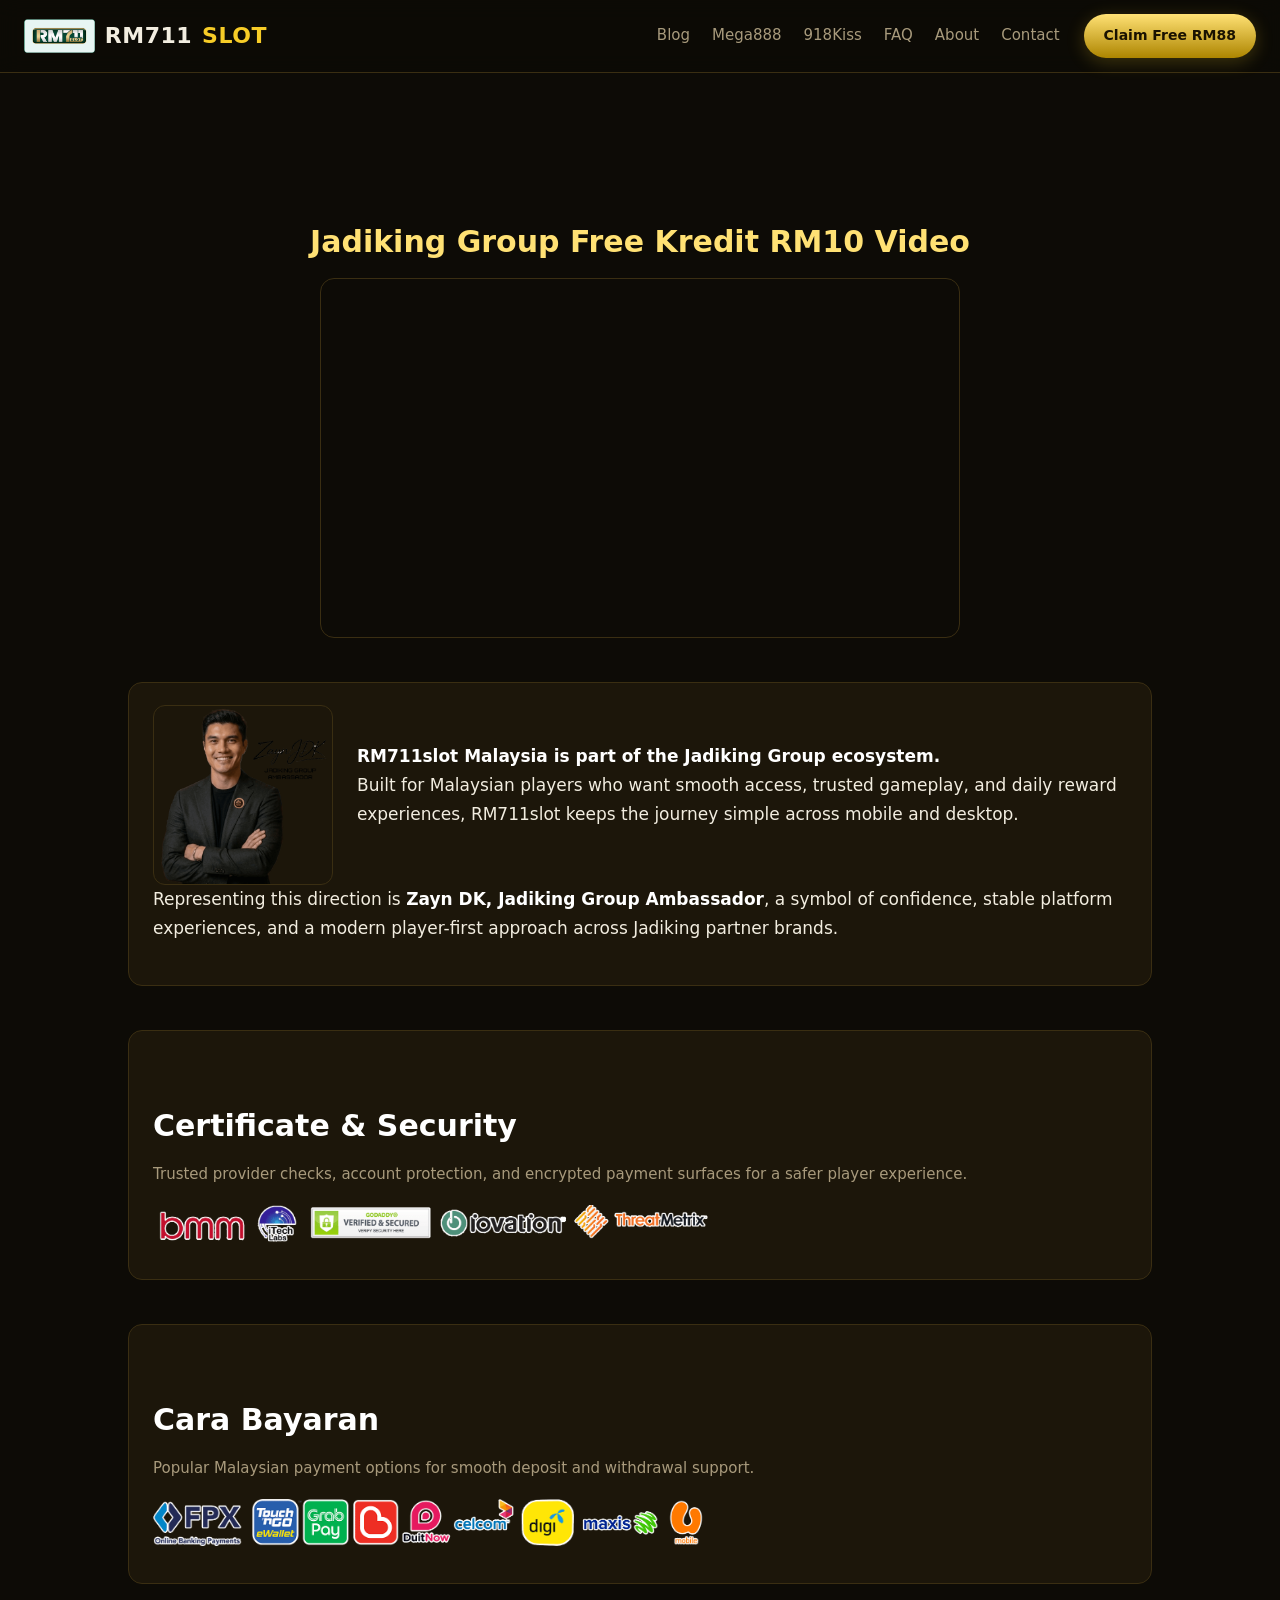
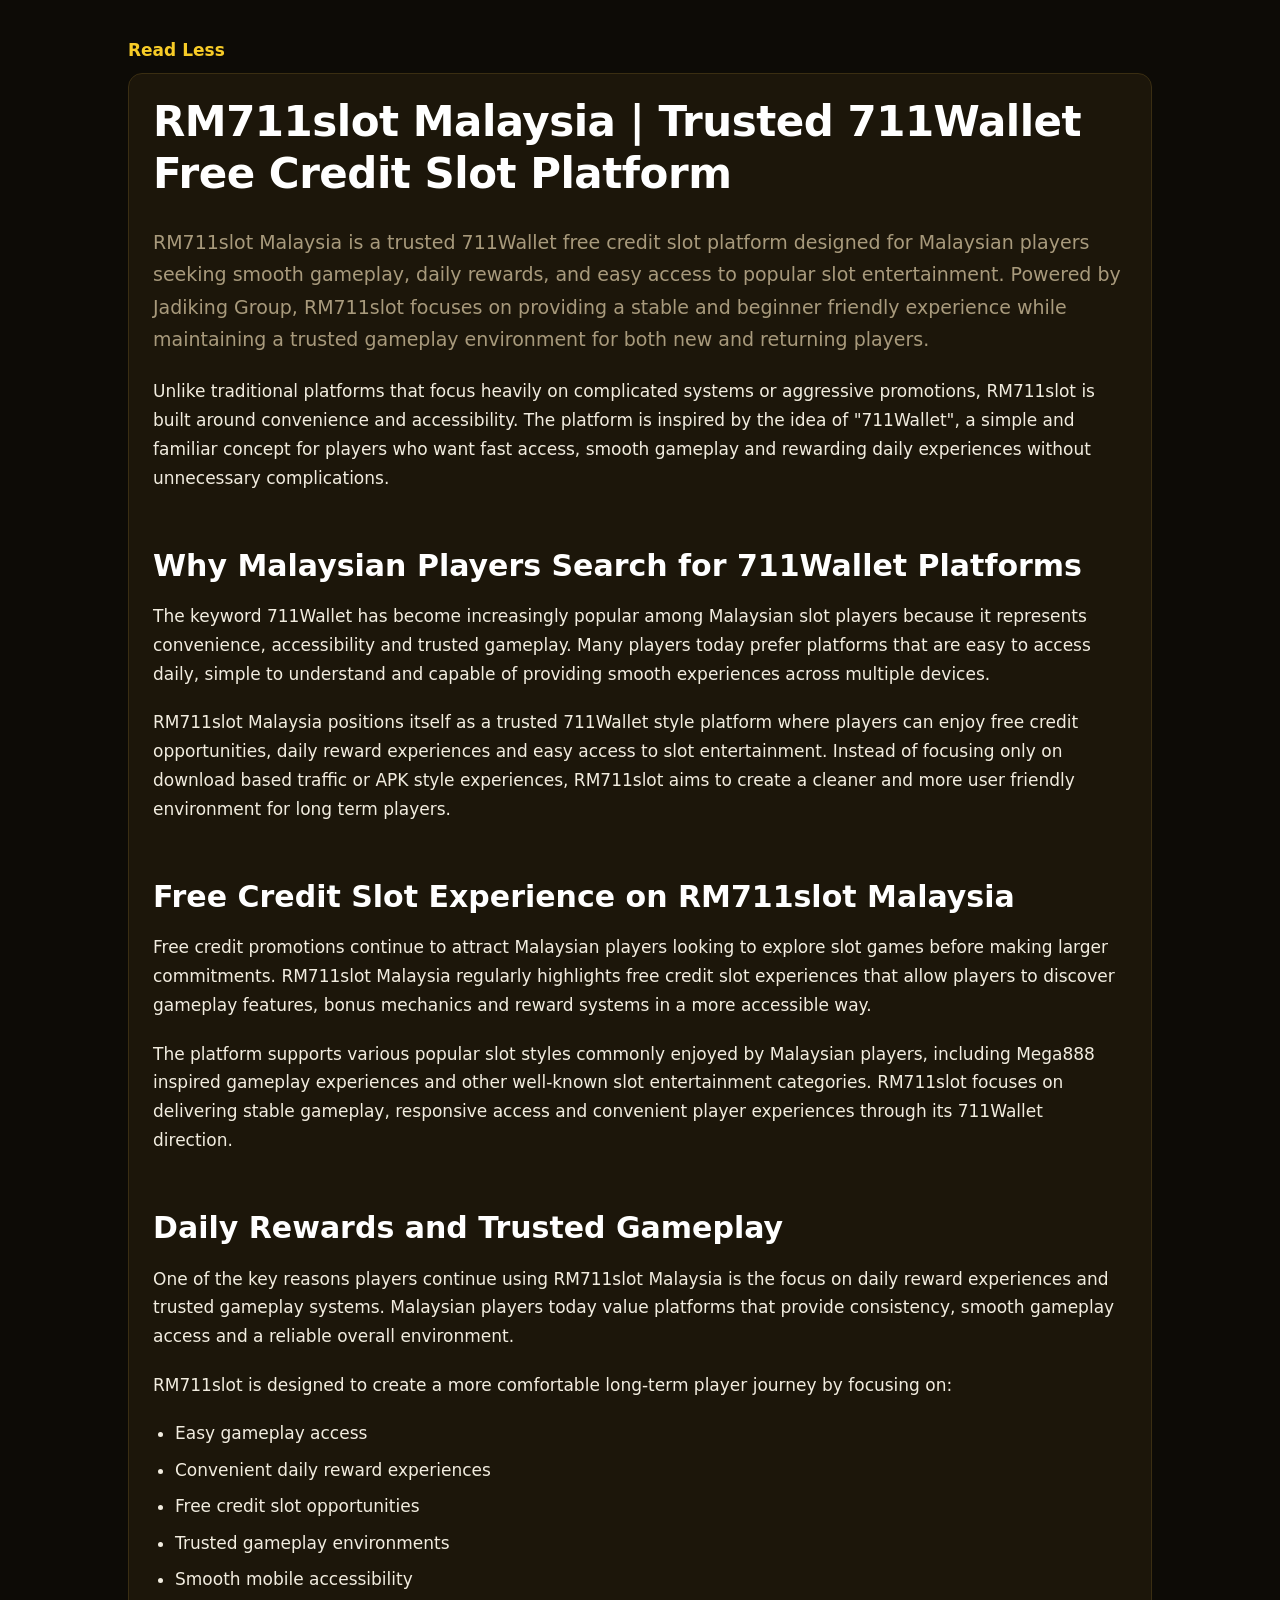
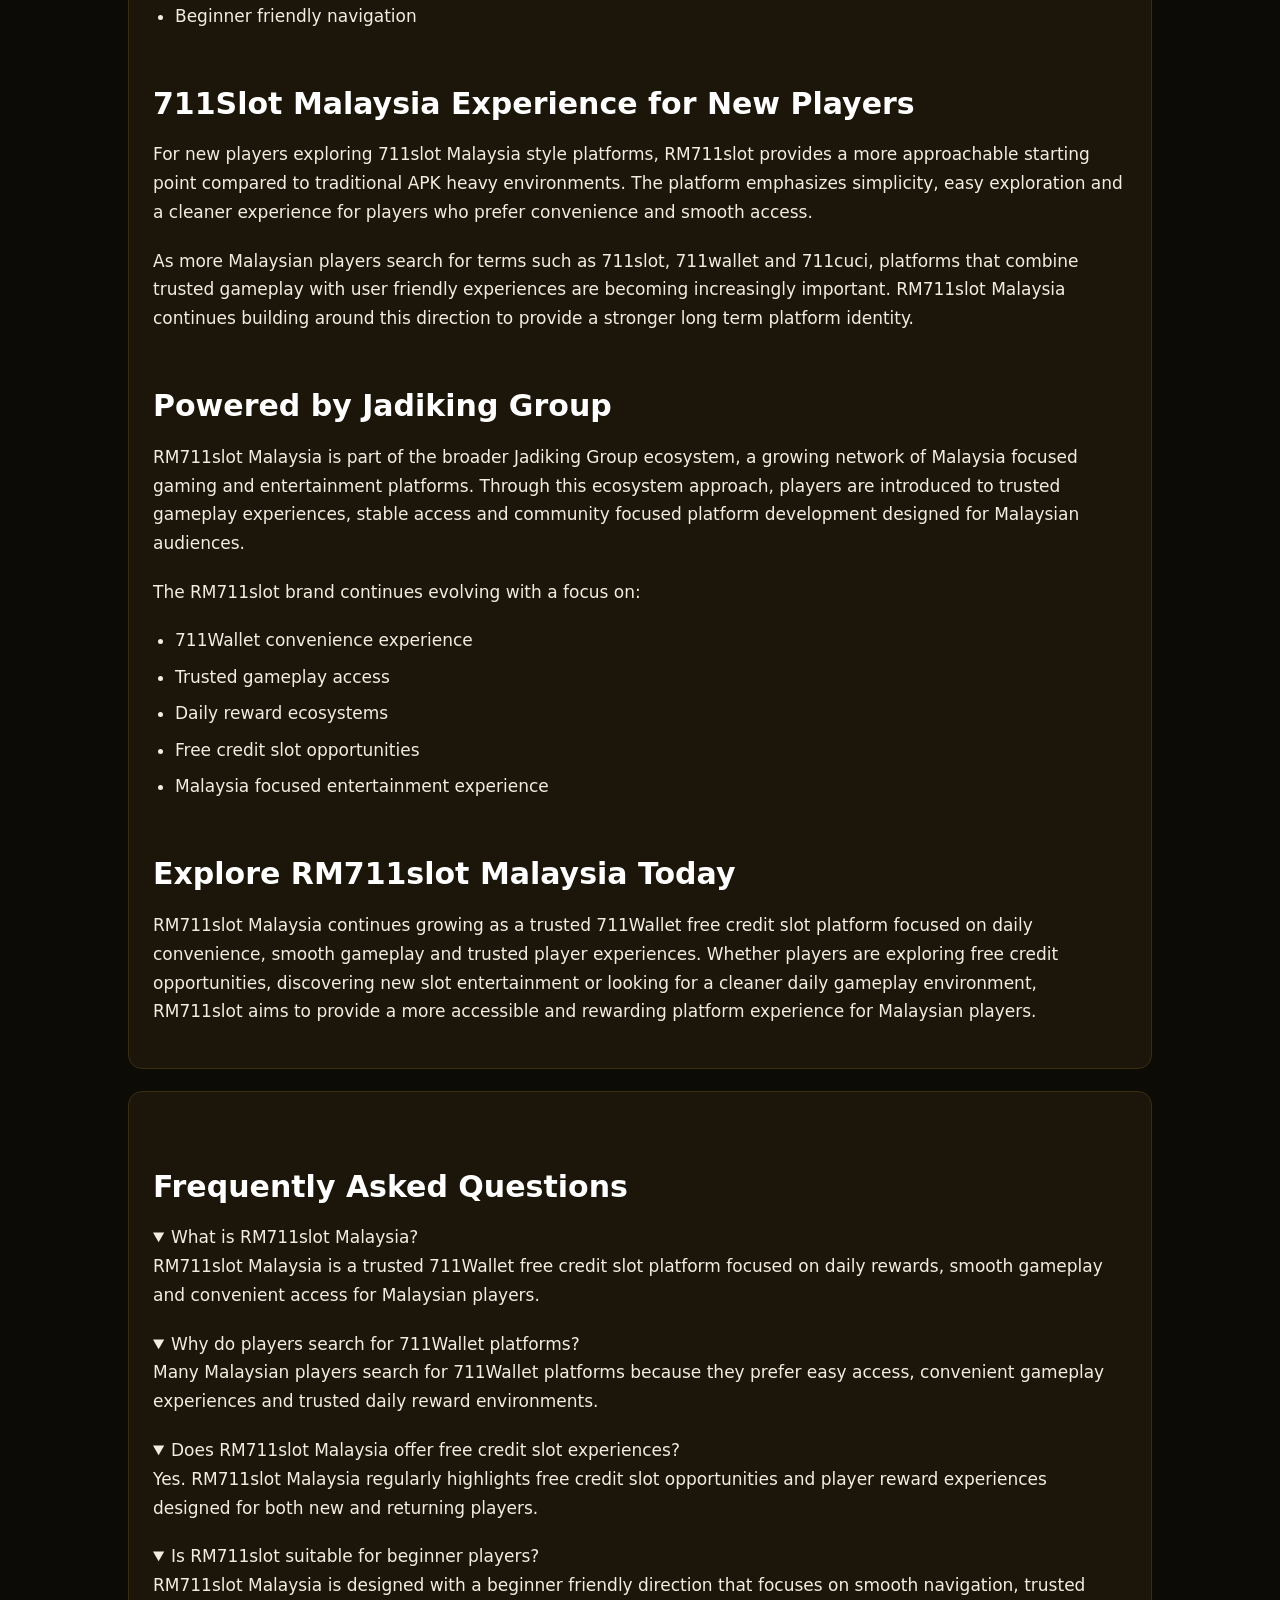
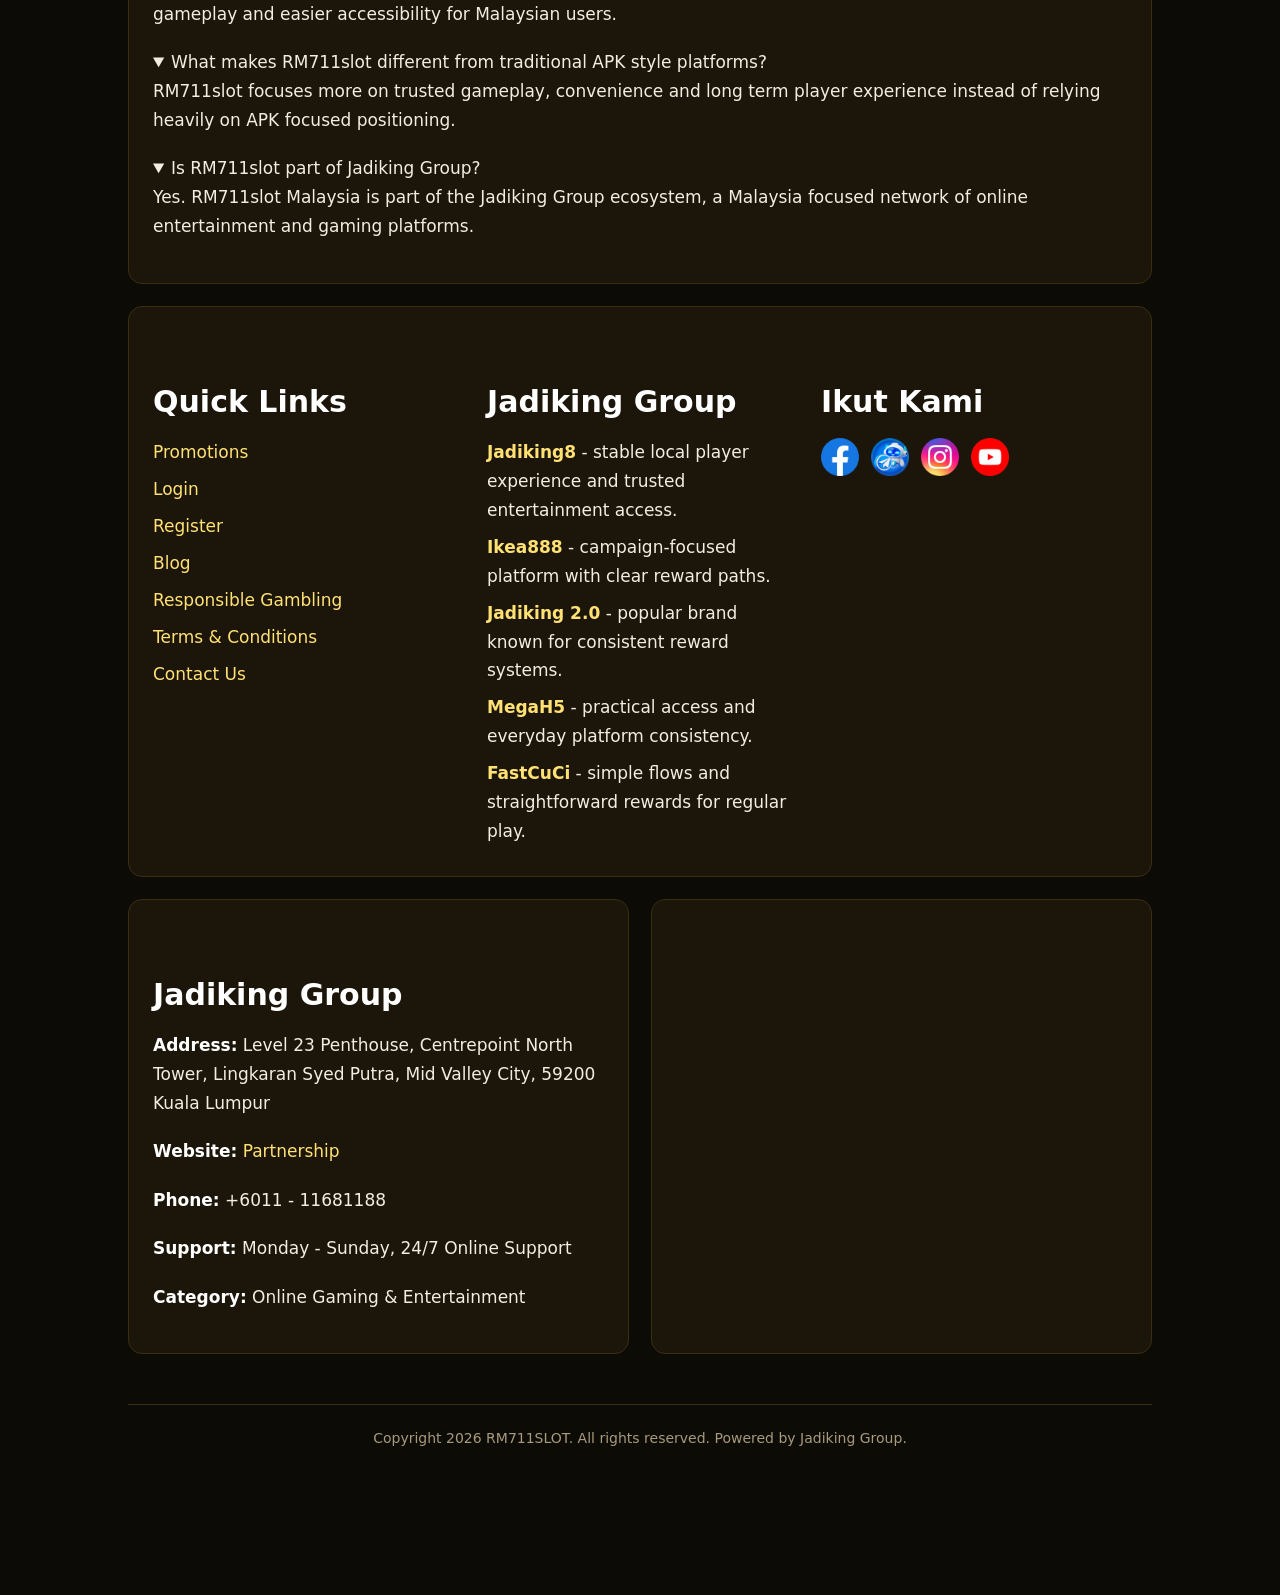
==== commit b605ee1d: "Fix homepage layout and proportions The homepage used rm711-* layout classes (ambassador, video, foo" ====
--- a/index.html
+++ b/index.html
@@ -236,37 +236,7 @@
 
 <!-- Important existing custom menu widget retained -->
 </main>
-<footer class="site-footer">
-  <div class="foot-grid">
-    <div>
-      <a class="brand" href="/"><img src="/images/rm711-logo.png" alt="RM711slot"> RM711<span>SLOT</span></a>
-      <p>Independent guides on Mega888, 918Kiss, free credit and slot Malaysia.</p>
-    </div>
-    <div>
-      <h4>Guides</h4>
-      <a href="/slot-malaysia-mega888-rm711">Mega888 RM711 Guide</a>
-      <a href="/918kiss-rm711">918Kiss RM711</a>
-      <a href="/711cuci-malaysia-guide">711Cuci Guide</a>
-      <a href="/why-rm711slot-is-a-trusted-online-casino-in-malaysia-2025-review">Trust Review</a>
-    </div>
-    <div>
-      <h4>Site</h4>
-      <a href="/slot-malaysia">Blog</a>
-      <a href="/about-us">About Us</a>
-      <a href="/contact-us">Contact Us</a>
-      <a href="/faq">FAQ</a>
-      <a href="/how-to-register">How to Register</a>
-      <a href="/how-to-withdraw">How to Withdraw</a>
-      <a href="/responsible-gambling">Responsible Gambling</a>
-      <a href="/terms-and-conditions">Terms &amp; Conditions</a>
-    </div>
-  </div>
-  <div class="foot-bottom">
-    <p>18+ only. Gambling involves risk. Play responsibly.
-       Support is available at <a href="https://www.begambleaware.org/" target="_blank" rel="noopener noreferrer">BeGambleAware</a>.</p>
-    <p>&copy; 2026 RM711SLOT. All rights reserved.</p>
-  </div>
-</footer>
+
 <script>
 document.addEventListener('click',function(e){
   var q=e.target.closest('.faq-question');
--- a/style.css
+++ b/style.css
@@ -177,9 +177,50 @@
 .rm711-readmore[open] > summary .rm711-more { display: none; }
 .rm711-readmore:not([open]) > summary .rm711-less { display: none; }
 
-/* logo row inside articles */
-.rm711-logo-row { display: flex; align-items: center; gap: 14px; flex-wrap: wrap; margin-bottom: 18px; }
-.rm711-logo-row img { height: 44px; width: auto; }
+/* ---------------------------------------------------- homepage layout */
+.rm711-video-section { text-align: center; margin-bottom: 44px; }
+.rm711-section-title { color: var(--gold-soft); text-align: center; border: 0; }
+.rm711-video-container {
+  max-width: 640px; margin: 18px auto 0;
+  aspect-ratio: 16 / 9;
+  border-radius: var(--radius); overflow: hidden; border: 1px solid var(--line);
+}
+.rm711-video-container iframe { width: 100%; height: 100%; border: 0; display: block; }
+
+.rm711-footer-inner {
+  max-width: var(--wrap); margin: 0 auto;
+  display: flex; flex-direction: column; gap: 22px;
+}
+
+/* ambassador: portrait beside text, not a full-width square */
+.rm711-ambassador-top { display: flex; gap: 24px; align-items: center; flex-wrap: wrap; }
+.rm711-ambassador-top > img {
+  width: 180px; height: 180px; object-fit: cover;
+  border-radius: 12px; flex-shrink: 0; border: 1px solid var(--line);
+}
+.rm711-ambassador-top > div { flex: 1; min-width: 240px; }
+
+/* payment / certificate strips: wide banners, fit the card */
+.rm711-logo-row { margin: 6px 0; }
+.rm711-logo-row img { width: 100%; max-width: 560px; height: auto; }
+
+.rm711-social-icons { display: flex; gap: 12px; flex-wrap: wrap; align-items: center; }
+.rm711-social-icons img { width: 38px; height: 38px; object-fit: contain; }
+
+/* footer link columns */
+.rm711-links { display: grid; grid-template-columns: repeat(auto-fit, minmax(220px, 1fr)); gap: 28px; }
+.rm711-links ul { list-style: none; padding-left: 0; margin: 0; }
+.rm711-links li { margin-bottom: 8px; }
+
+/* contact + map */
+.rm711-contact-grid { display: grid; grid-template-columns: 1fr 1fr; gap: 22px; }
+.rm711-map iframe { width: 100%; min-height: 260px; border: 0; border-radius: var(--radius); display: block; }
+@media (max-width: 760px) { .rm711-contact-grid { grid-template-columns: 1fr; } }
+
+.rm711-copyright {
+  text-align: center; color: var(--muted); font-size: 14px;
+  padding-top: 22px; margin-top: 6px; border-top: 1px solid var(--line);
+}
 
 /* --------------------------------------------------------- blog index */
 .card-grid { display: grid; grid-template-columns: repeat(auto-fill, minmax(300px, 1fr)); gap: 22px; margin-top: 36px; }
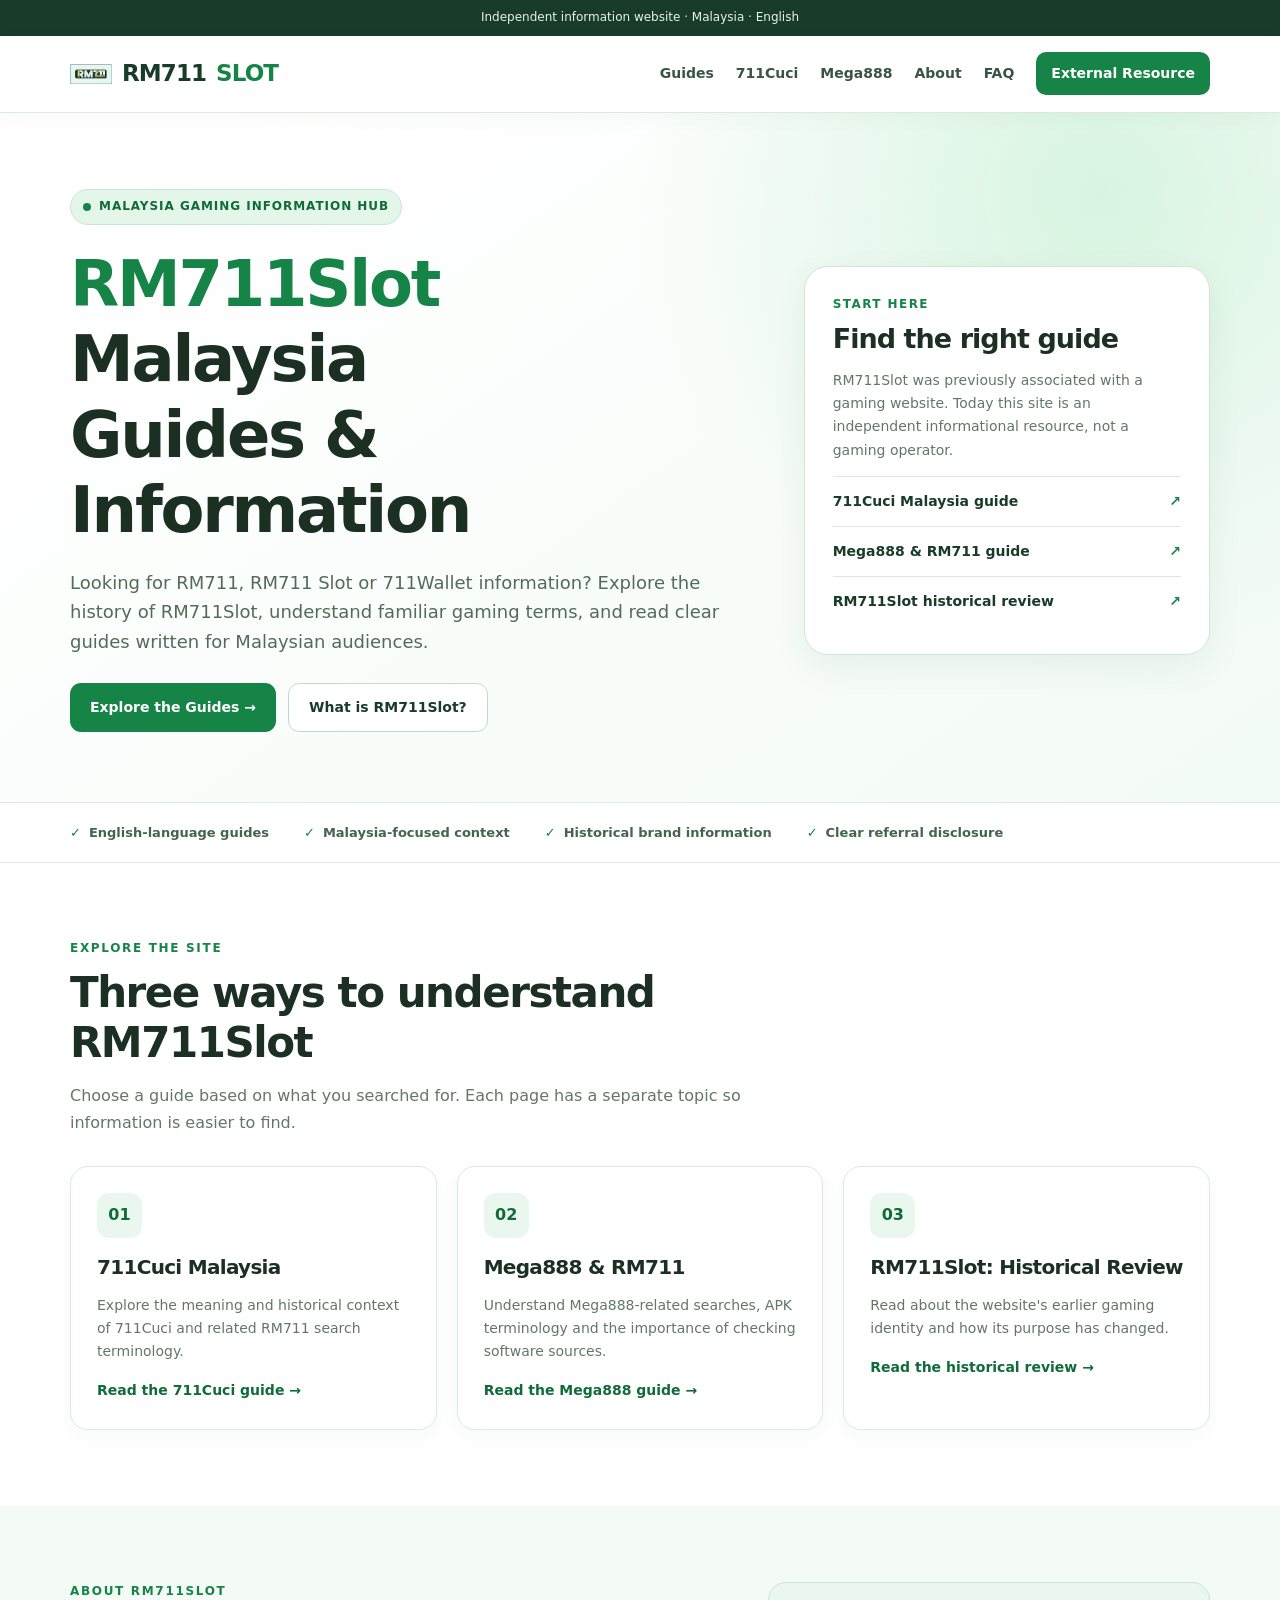
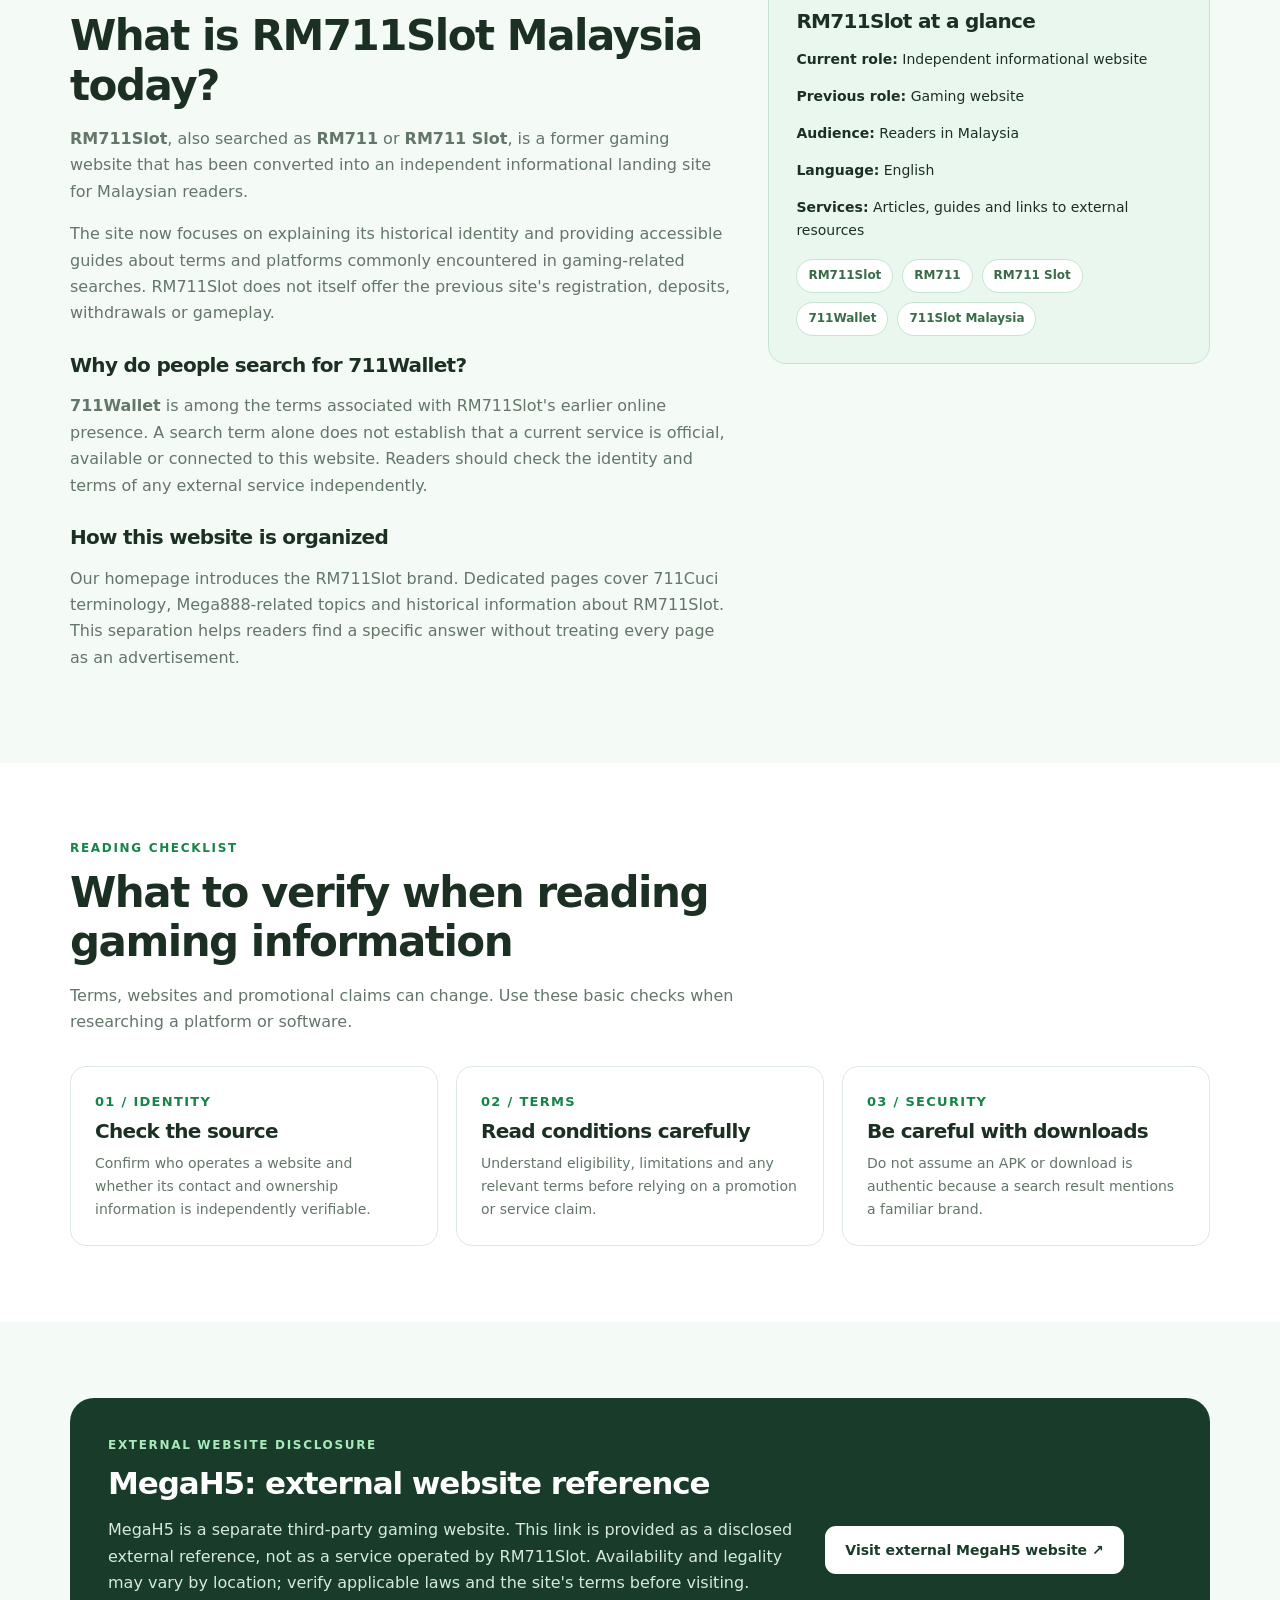
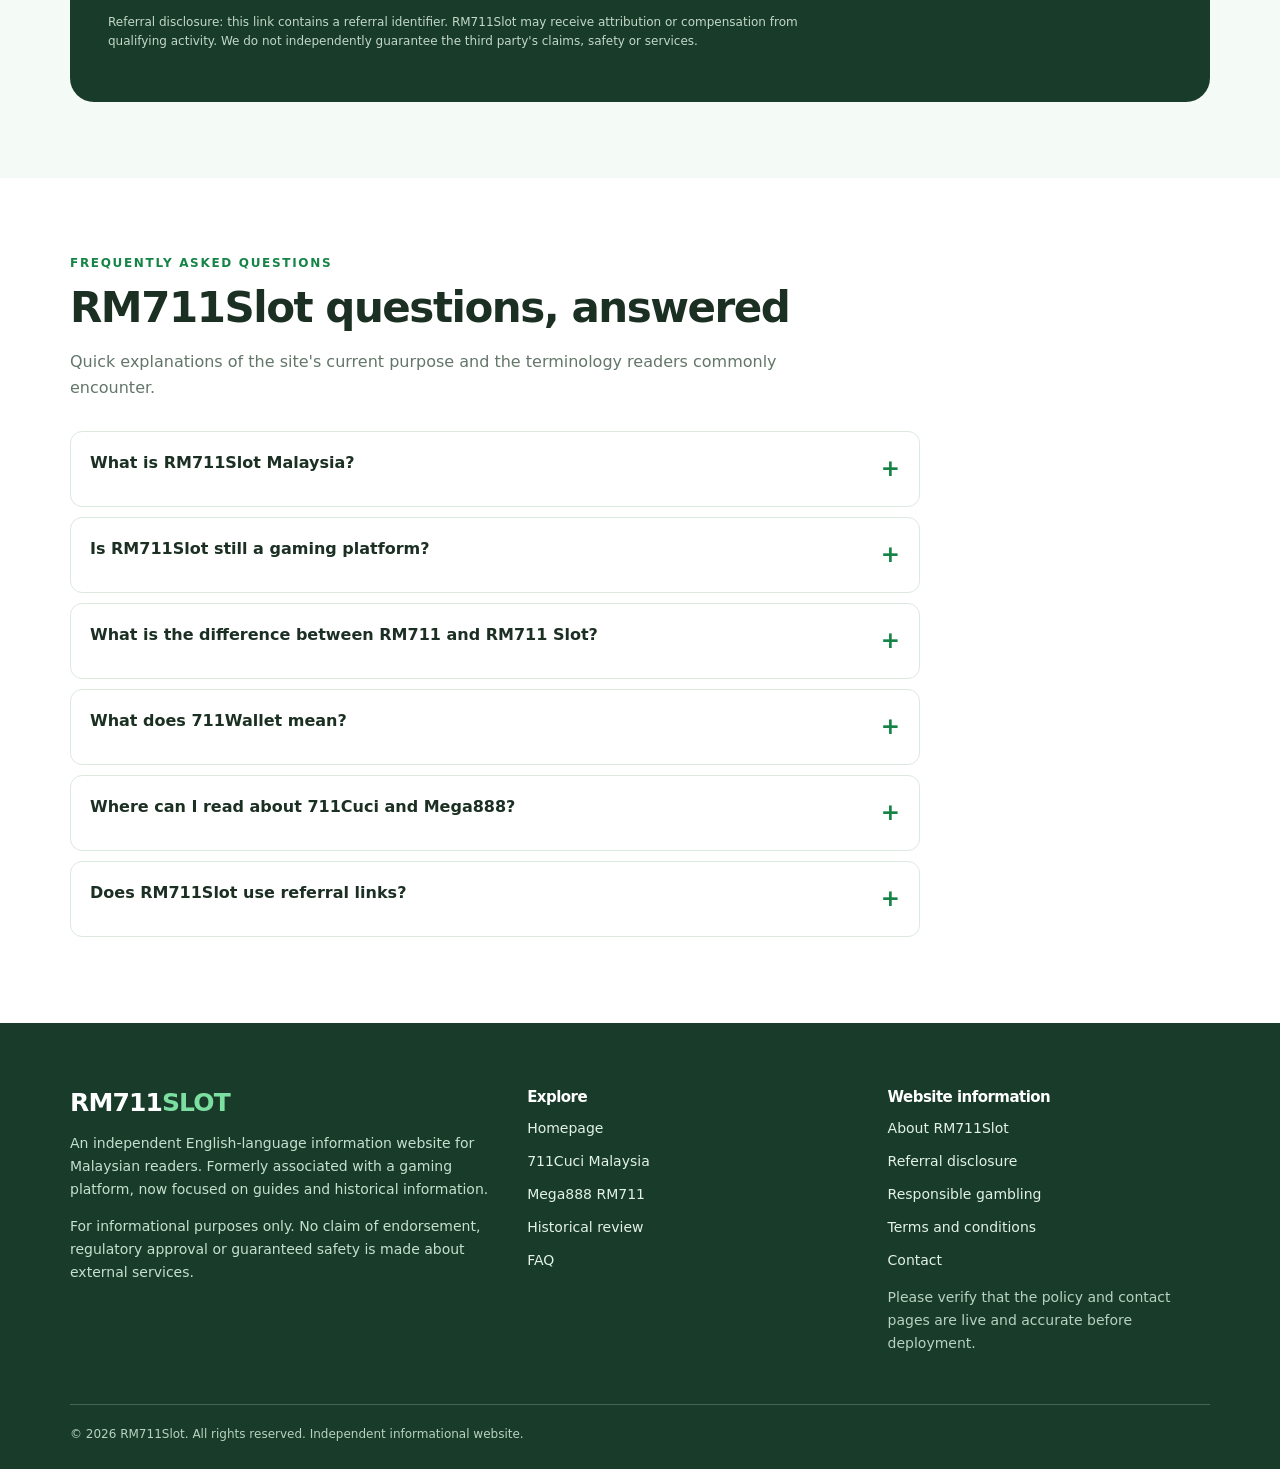
==== commit 59c6b639: "Homepage: rewrite as independent info site with disclosed MegaH5 referral Co-Authored-By: Claude Son" ====
--- a/index.html
+++ b/index.html
@@ -2,246 +2,64 @@
 <html lang="en-MY">
 <head>
 <meta charset="utf-8">
-<meta name="viewport" content="width=device-width, initial-scale=1">
-<title>RM711Slot | 711Wallet Free Credit Slot Platform Malaysia</title>
-<meta name="description" content="RM711slot Malaysia is a trusted 711Wallet free credit slot platform powered by Jadiking Group, built for smooth gameplay, daily rewards, and convenient Malaysian player access.">
+<meta name="viewport" content="width=device-width, initial-scale=1, viewport-fit=cover">
+<title>RM711Slot Malaysia | 711Wallet & Gaming Information Guides</title>
+<meta name="description" content="Explore RM711Slot Malaysia: its former gaming-site history, 711Wallet terminology, 711Cuci explanations and informative Mega888 guides for Malaysian readers.">
 <link rel="canonical" href="https://rm711slot.com/">
-<meta name="robots" content="index,follow">
-<meta property="og:title" content="RM711Slot | 711Wallet Free Credit Slot Platform Malaysia">
-<meta property="og:description" content="RM711slot Malaysia is a trusted 711Wallet free credit slot platform powered by Jadiking Group, built for smooth gameplay, daily rewards, and convenient Malaysian player access.">
+<meta name="robots" content="index,follow,max-image-preview:large,max-snippet:-1">
+<meta property="og:type" content="website">
+<meta property="og:locale" content="en_MY">
+<meta property="og:site_name" content="RM711Slot">
+<meta property="og:title" content="RM711Slot Malaysia | 711Wallet & Gaming Information Guides">
+<meta property="og:description" content="An independent Malaysian information site covering RM711Slot history, 711Wallet terminology and gaming guides.">
 <meta property="og:url" content="https://rm711slot.com/">
-<meta property="og:type" content="website">
 <meta property="og:image" content="https://rm711slot.com/images/rm711-logo.png">
-<meta property="og:site_name" content="RM711SLOT">
 <meta name="twitter:card" content="summary_large_image">
-<meta name="twitter:image" content="https://rm711slot.com/images/rm711-logo.png">
 <link rel="icon" href="/images/rm711-logo.png">
-<link rel="stylesheet" href="https://cdnjs.cloudflare.com/ajax/libs/font-awesome/6.5.1/css/all.min.css">
-<link rel="stylesheet" href="/style.css">
 <script type="application/ld+json">
-{
-  "@context": "https://schema.org",
-  "@graph": [
-    {
-      "@type": "Organization",
-      "@id": "https://rm711slot.com/#organization",
-      "name": "RM711SLOT",
-      "url": "https://rm711slot.com/",
-      "logo": {
-        "@type": "ImageObject",
-        "url": "https://rm711slot.com/images/rm711-logo.png"
-      }
-    },
-    {
-      "@type": "WebSite",
-      "@id": "https://rm711slot.com/#website",
-      "url": "https://rm711slot.com/",
-      "name": "RM711SLOT",
-      "description": "Guides on Mega888, 918Kiss, free credit and slot Malaysia.",
-      "publisher": {
-        "@id": "https://rm711slot.com/#organization"
-      },
-      "inLanguage": "en-MY"
-    }
-  ]
-}
+{"@context":"https://schema.org","@graph":[{"@type":"WebSite","@id":"https://rm711slot.com/#website","url":"https://rm711slot.com/","name":"RM711Slot","description":"Independent Malaysian gaming information and historical guides.","inLanguage":"en-MY"},{"@type":"WebPage","@id":"https://rm711slot.com/#webpage","url":"https://rm711slot.com/","name":"RM711Slot Malaysia | 711Wallet & Gaming Information Guides","description":"Information about RM711Slot, 711Wallet, 711Cuci and Mega888-related terminology.","isPartOf":{"@id":"https://rm711slot.com/#website"},"inLanguage":"en-MY","breadcrumb":{"@id":"https://rm711slot.com/#breadcrumb"}},{"@type":"BreadcrumbList","@id":"https://rm711slot.com/#breadcrumb","itemListElement":[{"@type":"ListItem","position":1,"name":"Home","item":"https://rm711slot.com/"}]}]}
 </script>
+<style>
+:root{--green:#168447;--green2:#0f6b38;--deep:#183c29;--mint:#eaf7ef;--mint2:#f4faf6;--ink:#1b3023;--muted:#63766a;--line:#dce9df;--white:#fff;--shadow:0 12px 36px rgba(16,67,36,.07)}
+*{box-sizing:border-box}html{scroll-behavior:smooth}body{margin:0;background:#fff;color:var(--ink);font-family:Inter,system-ui,-apple-system,BlinkMacSystemFont,"Segoe UI",sans-serif;line-height:1.65}a{color:var(--green2)}a:hover{color:#084f28}button,a{touch-action:manipulation}a:focus-visible,button:focus-visible,summary:focus-visible{outline:3px solid #6fcf91;outline-offset:3px}.container{width:min(1140px,calc(100% - 40px));margin-inline:auto}.skip{position:absolute;left:-999px;top:8px;background:#fff;padding:10px;z-index:99}.skip:focus{left:10px}.notice{background:var(--deep);color:#e4f4e9;font-size:12px;text-align:center;padding:8px 14px}.site-header{background:#fff;border-bottom:1px solid var(--line);position:sticky;top:0;z-index:10;box-shadow:0 4px 20px rgba(15,72,39,.04)}.header-inner{display:flex;align-items:center;justify-content:space-between;gap:20px;min-height:76px}.brand{display:flex;align-items:center;gap:10px;text-decoration:none;color:var(--deep);font-size:23px;font-weight:900;letter-spacing:-.9px;white-space:nowrap}.brand img{width:42px;height:42px;object-fit:contain}.brand span{color:var(--green)}.nav{display:flex;align-items:center;gap:22px}.nav a{text-decoration:none;color:#375541;font-weight:650;font-size:14px}.nav a:hover{color:var(--green)}.nav .nav-cta{background:var(--green);color:#fff;border-radius:10px;padding:10px 15px}.nav .nav-cta:hover{background:var(--green2);color:#fff}.menu-button{display:none;background:var(--mint);color:var(--deep);border:1px solid var(--line);border-radius:10px;padding:9px 13px;font-weight:800;cursor:pointer}.hero{background:radial-gradient(circle at 86% 12%,#d8f4e1 0,transparent 37%),linear-gradient(145deg,#fff 10%,#f3fbf5 100%);border-bottom:1px solid var(--line);padding:76px 0 70px}.hero-grid{display:grid;grid-template-columns:1.35fr .8fr;gap:48px;align-items:center}.eyebrow{display:inline-flex;gap:8px;align-items:center;color:var(--green2);background:#e4f5e9;border:1px solid #c6e8d0;border-radius:100px;font-size:12px;letter-spacing:.08em;font-weight:850;text-transform:uppercase;padding:7px 12px}.eyebrow:before{content:"";width:8px;height:8px;background:var(--green);border-radius:50%}h1,h2,h3{line-height:1.18;letter-spacing:-.035em}h1{font-size:clamp(39px,5vw,66px);margin:22px 0 19px;font-weight:850}h1 em{font-style:normal;color:var(--green)}.lead{font-size:18px;color:#536b59;max-width:680px}.button-row{display:flex;gap:12px;flex-wrap:wrap;margin-top:26px}.btn{display:inline-flex;align-items:center;justify-content:center;min-height:48px;padding:12px 20px;border-radius:11px;text-decoration:none;font-weight:800;font-size:14px;transition:transform .2s,background .2s}.btn:hover{transform:translateY(-2px)}.btn-primary{background:var(--green);color:#fff}.btn-primary:hover{background:var(--green2);color:#fff}.btn-secondary{background:#fff;border:1px solid #bddfc8;color:var(--deep)}.hero-panel{background:#fff;border:1px solid #cfe7d6;box-shadow:var(--shadow);border-radius:24px;padding:28px}.panel-label{font-size:12px;font-weight:850;letter-spacing:.12em;color:var(--green);text-transform:uppercase}.hero-panel h2{font-size:27px;margin:9px 0 10px}.hero-panel p{color:var(--muted);font-size:14px}.mini-link{display:flex;justify-content:space-between;align-items:center;text-decoration:none;padding:13px 0;border-top:1px solid var(--line);font-size:14px;font-weight:750;color:var(--deep)}.mini-link span{color:var(--green)}.trustline{padding:19px 0;border-bottom:1px solid var(--line);background:#fff}.trust-grid{display:flex;gap:14px 35px;flex-wrap:wrap;color:#42654c;font-size:13px;font-weight:650}.trust-grid span:before{content:"✓";font-weight:900;color:var(--green);margin-right:8px}.section{padding:76px 0}.section-alt{background:var(--mint2)}.section-head{max-width:760px;margin-bottom:30px}.kicker{font-size:12px;font-weight:900;letter-spacing:.14em;text-transform:uppercase;color:var(--green)}h2{font-size:clamp(28px,3.4vw,42px);margin:9px 0 14px}h3{font-size:20px;margin:10px 0}.section-head p,.card p,.prose p,.faq-intro{color:var(--muted)}.cards{display:grid;grid-template-columns:repeat(3,1fr);gap:20px}.card{background:#fff;border:1px solid var(--line);border-radius:18px;padding:26px;box-shadow:0 6px 20px rgba(16,67,36,.035)}.card:hover{border-color:#a8d9b6}.card-icon{display:inline-grid;place-items:center;background:var(--mint);color:var(--green2);font-weight:900;width:45px;height:45px;border-radius:12px}.card h3{margin-top:18px}.card p{font-size:14px}.card a{font-weight:800;text-decoration:none;font-size:14px}.two-col{display:grid;grid-template-columns:1.2fr .8fr;gap:36px;align-items:start}.prose{max-width:760px}.prose h3{margin-top:27px}.prose ul{padding-left:21px}.prose li{margin-bottom:10px}.sidebox{border:1px solid #c8e4d1;background:var(--mint);padding:27px;border-radius:18px}.sidebox h3{margin-top:0}.sidebox p{font-size:14px}.tag-row{display:flex;flex-wrap:wrap;gap:9px;margin-top:17px}.tag{background:#fff;border:1px solid #c8e4d1;color:#386b48;border-radius:100px;padding:6px 11px;font-size:12px;font-weight:700}.steps{display:grid;grid-template-columns:repeat(3,1fr);gap:18px}.step{padding:24px;background:#fff;border:1px solid var(--line);border-radius:16px}.step strong{display:block;font-size:13px;color:var(--green);letter-spacing:.1em}.step h3{margin:8px 0}.step p{font-size:14px;color:var(--muted);margin:0}.external{background:var(--deep);color:#fff;border-radius:24px;padding:38px;display:grid;grid-template-columns:1.4fr .7fr;align-items:center;gap:24px}.external h2{color:#fff;font-size:31px}.external p{color:#d7e9db}.external .btn{background:#fff;color:var(--deep)}.disclosure{font-size:12px!important;opacity:.9}.faq-list{max-width:850px}.faq-list details{background:#fff;border:1px solid var(--line);border-radius:12px;padding:0 19px;margin:10px 0}.faq-list summary{cursor:pointer;padding:18px 0;font-weight:750;list-style:none;display:flex;justify-content:space-between;gap:20px}.faq-list summary::-webkit-details-marker{display:none}.faq-list summary:after{content:"+";font-size:23px;color:var(--green)}.faq-list details[open] summary:after{content:"−"}.faq-list p{margin:0;padding:0 0 18px;color:var(--muted)}.site-footer{background:var(--deep);color:#e3f1e7;padding:56px 0 24px}.footer-grid{display:grid;grid-template-columns:1.3fr 1fr 1fr;gap:38px}.site-footer h2{font-size:25px;color:#fff}.site-footer h3{font-size:15px;color:#fff}.site-footer p{font-size:14px;color:#c6dfce}.footer-links{display:flex;flex-direction:column;gap:10px}.footer-links a{color:#e3f1e7;text-decoration:none;font-size:14px}.footer-links a:hover{text-decoration:underline}.footer-bottom{border-top:1px solid #446751;margin-top:35px;padding-top:20px;font-size:12px;color:#b9d1c0}.fine{font-size:12px;color:var(--muted)}
+@media(max-width:900px){.hero-grid,.two-col,.external{grid-template-columns:1fr}.hero{padding:50px 0}.hero-panel{max-width:650px}.cards,.steps{grid-template-columns:repeat(2,1fr)}.nav{gap:12px}.nav a{font-size:12px}}@media(max-width:640px){.container{width:min(100% - 28px,1140px)}.header-inner{min-height:66px}.brand{font-size:20px}.brand img{width:36px;height:36px}.menu-button{display:block}.nav{display:none;position:absolute;top:65px;left:0;right:0;padding:16px;background:#fff;border-bottom:1px solid var(--line);box-shadow:0 16px 25px rgba(16,67,36,.08);flex-direction:column;align-items:stretch}.nav.open{display:flex}.nav a{font-size:15px;padding:8px}.nav .nav-cta{text-align:center}.hero{padding:43px 0}.lead{font-size:16px}.section{padding:53px 0}.cards,.steps,.footer-grid{grid-template-columns:1fr}.hero-panel,.card,.sidebox{padding:22px}.external{padding:26px}.external h2{font-size:26px}.button-row .btn{width:100%}.trust-grid{gap:9px 18px}.footer-grid{gap:22px}}@media(prefers-reduced-motion:reduce){html{scroll-behavior:auto}.btn{transition:none}}
+</style>
 </head>
 <body>
-<header class="site-header">
-  <a class="brand" href="/"><img src="/images/rm711-logo.png" alt="RM711slot"> RM711<span>SLOT</span></a>
-  <nav>
-    <a href="/slot-malaysia">Blog</a>
-    <a href="/slot-malaysia-mega888-rm711">Mega888</a>
-    <a href="/918kiss-rm711">918Kiss</a>
-    <a href="/faq">FAQ</a>
-    <a href="/about-us">About</a>
-    <a href="/contact-us">Contact</a>
-  </nav>
-  <a class="cta-btn" href="https://jadiking.my/RF12011805" target="_blank" rel="noopener noreferrer">Claim Free RM88</a>
-</header>
-<main>
-<main>
-
-  <!-- New RM711 home video + footer article section -->
-  <div id="rm711-home-page-footer">
-    <section class="rm711-video-section" aria-label="RM711slot video">
-      <h2 class="rm711-section-title">Jadiking Group Free Kredit RM10 Video</h2>
-      <div class="rm711-video-container">
-        <iframe
-          src="https://www.youtube.com/embed/R2Dcfpafh2I?autoplay=1&mute=1&loop=1&playlist=R2Dcfpafh2I&controls=0&rel=0"
-          title="RM711slot Jadiking Group Video"
-          frameborder="0"
-          allow="accelerometer; autoplay; clipboard-write; encrypted-media; gyroscope; picture-in-picture"
-          allowfullscreen>
-        </iframe>
-      </div>
-    </section>
-
-    <footer id="rm711-footer" role="contentinfo" aria-label="RM711slot Footer">
-      <div class="rm711-footer-inner">
-        <section class="rm711-card rm711-ambassador">
-          <div class="rm711-ambassador-top">
-            <img src="/images/bacfb35b0ac96207151cd.png" alt="Jadiking Group Ambassador" loading="lazy">
-            <div>
-              <p><strong>RM711slot Malaysia is part of the Jadiking Group ecosystem.</strong><br>Built for Malaysian players who want smooth access, trusted gameplay, and daily reward experiences, RM711slot keeps the journey simple across mobile and desktop.</p>
-            </div>
-          </div>
-          <p>Representing this direction is <strong>Zayn DK, Jadiking Group Ambassador</strong>, a symbol of confidence, stable platform experiences, and a modern player-first approach across Jadiking partner brands.</p>
-        </section>
-
-        <section class="rm711-card">
-          <h2>Certificate &amp; Security</h2>
-          <p class="rm711-muted">Trusted provider checks, account protection, and encrypted payment surfaces for a safer player experience.</p>
-          <div class="rm711-logo-row">
-            <img src="/images/8d4c59e7d0f86f0769ee6.png" alt="Certificate and security badges" loading="lazy">
-          </div>
-        </section>
-
-        <section class="rm711-card">
-          <h2>Cara Bayaran</h2>
-          <p class="rm711-muted">Popular Malaysian payment options for smooth deposit and withdrawal support.</p>
-          <div class="rm711-logo-row">
-            <img src="/images/b1ce3ef760f861b7f37a6.png" alt="RM711slot payment methods" loading="lazy">
-          </div>
-        </section>
-
-        <details open class="rm711-readmore">
-          <summary>
-            <span class="rm711-more">Read More</span>
-            <span class="rm711-less">Read Less</span>
-          </summary>
-
-          <article class="rm711-card rm711-article">
-            <h1>RM711slot Malaysia | Trusted 711Wallet Free Credit Slot Platform</h1>
-
-            <p>RM711slot Malaysia is a trusted 711Wallet free credit slot platform designed for Malaysian players seeking smooth gameplay, daily rewards, and easy access to popular slot entertainment. Powered by Jadiking Group, RM711slot focuses on providing a stable and beginner friendly experience while maintaining a trusted gameplay environment for both new and returning players.</p>
-            <p>Unlike traditional platforms that focus heavily on complicated systems or aggressive promotions, RM711slot is built around convenience and accessibility. The platform is inspired by the idea of "711Wallet", a simple and familiar concept for players who want fast access, smooth gameplay and rewarding daily experiences without unnecessary complications.</p>
-
-            <h2>Why Malaysian Players Search for 711Wallet Platforms</h2>
-            <p>The keyword 711Wallet has become increasingly popular among Malaysian slot players because it represents convenience, accessibility and trusted gameplay. Many players today prefer platforms that are easy to access daily, simple to understand and capable of providing smooth experiences across multiple devices.</p>
-            <p>RM711slot Malaysia positions itself as a trusted 711Wallet style platform where players can enjoy free credit opportunities, daily reward experiences and easy access to slot entertainment. Instead of focusing only on download based traffic or APK style experiences, RM711slot aims to create a cleaner and more user friendly environment for long term players.</p>
-
-            <h2>Free Credit Slot Experience on RM711slot Malaysia</h2>
-            <p>Free credit promotions continue to attract Malaysian players looking to explore slot games before making larger commitments. RM711slot Malaysia regularly highlights free credit slot experiences that allow players to discover gameplay features, bonus mechanics and reward systems in a more accessible way.</p>
-            <p>The platform supports various popular slot styles commonly enjoyed by Malaysian players, including Mega888 inspired gameplay experiences and other well-known slot entertainment categories. RM711slot focuses on delivering stable gameplay, responsive access and convenient player experiences through its 711Wallet direction.</p>
-
-            <h2>Daily Rewards and Trusted Gameplay</h2>
-            <p>One of the key reasons players continue using RM711slot Malaysia is the focus on daily reward experiences and trusted gameplay systems. Malaysian players today value platforms that provide consistency, smooth gameplay access and a reliable overall environment.</p>
-            <p>RM711slot is designed to create a more comfortable long-term player journey by focusing on:</p>
-            <ul>
-              <li>Easy gameplay access</li>
-              <li>Convenient daily reward experiences</li>
-              <li>Free credit slot opportunities</li>
-              <li>Trusted gameplay environments</li>
-              <li>Smooth mobile accessibility</li>
-              <li>Beginner friendly navigation</li>
-            </ul>
-
-            <h2>711Slot Malaysia Experience for New Players</h2>
-            <p>For new players exploring 711slot Malaysia style platforms, RM711slot provides a more approachable starting point compared to traditional APK heavy environments. The platform emphasizes simplicity, easy exploration and a cleaner experience for players who prefer convenience and smooth access.</p>
-            <p>As more Malaysian players search for terms such as 711slot, 711wallet and 711cuci, platforms that combine trusted gameplay with user friendly experiences are becoming increasingly important. RM711slot Malaysia continues building around this direction to provide a stronger long term platform identity.</p>
-
-            <h2>Powered by Jadiking Group</h2>
-            <p>RM711slot Malaysia is part of the broader Jadiking Group ecosystem, a growing network of Malaysia focused gaming and entertainment platforms. Through this ecosystem approach, players are introduced to trusted gameplay experiences, stable access and community focused platform development designed for Malaysian audiences.</p>
-            <p>The RM711slot brand continues evolving with a focus on:</p>
-            <ul>
-              <li>711Wallet convenience experience</li>
-              <li>Trusted gameplay access</li>
-              <li>Daily reward ecosystems</li>
-              <li>Free credit slot opportunities</li>
-              <li>Malaysia focused entertainment experience</li>
-            </ul>
-
-            <h2>Explore RM711slot Malaysia Today</h2>
-            <p>RM711slot Malaysia continues growing as a trusted 711Wallet free credit slot platform focused on daily convenience, smooth gameplay and trusted player experiences. Whether players are exploring free credit opportunities, discovering new slot entertainment or looking for a cleaner daily gameplay environment, RM711slot aims to provide a more accessible and rewarding platform experience for Malaysian players.</p>
-          </article>
-
-          <section class="rm711-card rm711-faq">
-            <h2>Frequently Asked Questions</h2>
-            <details open><summary>What is RM711slot Malaysia?</summary><p>RM711slot Malaysia is a trusted 711Wallet free credit slot platform focused on daily rewards, smooth gameplay and convenient access for Malaysian players.</p></details>
-            <details open><summary>Why do players search for 711Wallet platforms?</summary><p>Many Malaysian players search for 711Wallet platforms because they prefer easy access, convenient gameplay experiences and trusted daily reward environments.</p></details>
-            <details open><summary>Does RM711slot Malaysia offer free credit slot experiences?</summary><p>Yes. RM711slot Malaysia regularly highlights free credit slot opportunities and player reward experiences designed for both new and returning players.</p></details>
-            <details open><summary>Is RM711slot suitable for beginner players?</summary><p>RM711slot Malaysia is designed with a beginner friendly direction that focuses on smooth navigation, trusted gameplay and easier accessibility for Malaysian users.</p></details>
-            <details open><summary>What makes RM711slot different from traditional APK style platforms?</summary><p>RM711slot focuses more on trusted gameplay, convenience and long term player experience instead of relying heavily on APK focused positioning.</p></details>
-            <details open><summary>Is RM711slot part of Jadiking Group?</summary><p>Yes. RM711slot Malaysia is part of the Jadiking Group ecosystem, a Malaysia focused network of online entertainment and gaming platforms.</p></details>
-          </section>
-
-
-          <div class="rm711-card rm711-links">
-            <section>
-              <h2>Quick Links</h2>
-              <ul>
-                <li><a href="/">Promotions</a></li>
-                <li><a href="/">Login</a></li>
-                <li><a href="/">Register</a></li>
-                <li><a href="/slot-malaysia">Blog</a></li>
-                <li><a href="/responsible-gambling">Responsible Gambling</a></li>
-                <li><a href="/terms-and-conditions">Terms &amp; Conditions</a></li>
-                <li><a href="/contact-us">Contact Us</a></li>
-              </ul>
-            </section>
-
-            <section>
-              <h2>Jadiking Group</h2>
-              <ul>
-                <li><strong><a href="https://jadiking888.com/RF18090355" target="_blank" rel="nofollow sponsored noopener">Jadiking8</a></strong> - stable local player experience and trusted entertainment access.</li>
-                <li><strong><a href="https://jadiking.my/RF12011805" target="_blank" rel="nofollow sponsored noopener">Ikea888</a></strong> - campaign-focused platform with clear reward paths.</li>
-                <li><strong><a href="https://jadiking88.org/RF18090506" target="_blank" rel="nofollow sponsored noopener">Jadiking 2.0</a></strong> - popular brand known for consistent reward systems.</li>
-                <li><strong><a href="https://megah5.org/RF18090526" target="_blank" rel="nofollow sponsored noopener">MegaH5</a></strong> - practical access and everyday platform consistency.</li>
-                <li><strong><a href="https://fastcuci88.com/RF213A7521" target="_blank" rel="nofollow sponsored noopener">FastCuCi</a></strong> - simple flows and straightforward rewards for regular play.</li>
-              </ul>
-            </section>
-
-            <section>
-              <h2>Ikut Kami</h2>
-              <div class="rm711-social-icons">
-                <a target="_blank" rel="noopener noreferrer" href="https://www.facebook.com/jdkrm711/"><img src="/images/81f4a8dc3ee8664d34fc6.png" alt="Facebook"></a>
-                <a target="_blank" rel="noopener noreferrer" href="https://t.me/rm711slotofficial"><img src="/images/6dfdc2319a3966da9e79c.png" alt="Telegram"></a>
-                <a target="_blank" rel="noopener noreferrer" href="https://www.instagram.com/rm711slotfree/"><img src="/images/0b63b7fc3ee86639bf5f7.png" alt="Instagram"></a>
-                <a target="_blank" rel="noopener noreferrer" href="https://www.youtube.com/@JadikingGroup"><img src="/images/ae406bbd3ee8632e05ed4.png" alt="YouTube"></a>
-              </div>
-            </section>
-          </div>
-
-          <div class="rm711-contact-grid">
-            <section class="rm711-card rm711-contact">
-              <h2>Jadiking Group</h2>
-              <p><strong>Address:</strong> Level 23 Penthouse, Centrepoint North Tower, Lingkaran Syed Putra, Mid Valley City, 59200 Kuala Lumpur</p>
-              <p><strong>Website:</strong> <a href="/about-us">Partnership</a></p>
-              <p><strong>Phone:</strong> +6011 - 11681188</p>
-              <p><strong>Support:</strong> Monday - Sunday, 24/7 Online Support</p>
-              <p><strong>Category:</strong> Online Gaming &amp; Entertainment</p>
-            </section>
-            <div class="rm711-card rm711-map">
-              <iframe src="https://www.google.com/maps/embed?pb=!1m18!1m12!1m3!1d8149344.747870485!2d109.1677!3d4.1865140499999995!2m3!1f0!2f0!3f0!3m2!1i1024!2i768!4f13.1!3m3!1m2!1s0x468889849593ca43%3A0x72c7f2c13a49b155!2sJadiking%20Group!5e0!3m2!1sen!2sph!4v1774353716323!5m2!1sen!2sph" loading="lazy" referrerpolicy="no-referrer-when-downgrade" allowfullscreen></iframe>
-            </div>
-          </div>
-        </details>
-
-        <div class="rm711-copyright">Copyright 2026 RM711SLOT. All rights reserved. Powered by Jadiking Group.</div>
-      </div>
-    </footer>
-  </div>
-
-
-
+<a class="skip" href="#main">Skip to content</a>
+<div class="notice">Independent information website · Malaysia · English</div>
+<header class="site-header"><div class="container header-inner">
+<a class="brand" href="/" aria-label="RM711Slot home"><img src="/images/rm711-logo.png" alt="" width="42" height="42">RM711<span>SLOT</span></a>
+<button class="menu-button" id="menuButton" aria-expanded="false" aria-controls="mainNav" type="button">☰ Menu</button>
+<nav class="nav" id="mainNav" aria-label="Main navigation"><a href="#guides">Guides</a><a href="/711cuci-malaysia-guide">711Cuci</a><a href="/slot-malaysia-mega888-rm711">Mega888</a><a href="#about">About</a><a href="#faq">FAQ</a><a class="nav-cta" href="#featured-resource">External Resource</a></nav>
+</div></header>
+<main id="main">
+<section class="hero"><div class="container hero-grid"><div>
+<span class="eyebrow">Malaysia gaming information hub</span>
+<h1><em>RM711Slot</em> Malaysia<br>Guides &amp; Information</h1>
+<p class="lead">Looking for RM711, RM711 Slot or 711Wallet information? Explore the history of RM711Slot, understand familiar gaming terms, and read clear guides written for Malaysian audiences.</p>
+<div class="button-row"><a class="btn btn-primary" href="#guides">Explore the Guides →</a><a class="btn btn-secondary" href="#about">What is RM711Slot?</a></div>
+</div><aside class="hero-panel" aria-label="Start here"><div class="panel-label">Start here</div><h2>Find the right guide</h2><p>RM711Slot was previously associated with a gaming website. Today this site is an independent informational resource, not a gaming operator.</p><a class="mini-link" href="/711cuci-malaysia-guide">711Cuci Malaysia guide <span>↗</span></a><a class="mini-link" href="/slot-malaysia-mega888-rm711">Mega888 &amp; RM711 guide <span>↗</span></a><a class="mini-link" href="/why-rm711slot-is-a-trusted-online-casino-in-malaysia-2025-review">RM711Slot historical review <span>↗</span></a></aside></div></section>
+<div class="trustline"><div class="container trust-grid"><span>English-language guides</span><span>Malaysia-focused context</span><span>Historical brand information</span><span>Clear referral disclosure</span></div></div>
+<section class="section" id="guides"><div class="container"><div class="section-head"><div class="kicker">Explore the site</div><h2>Three ways to understand RM711Slot</h2><p>Choose a guide based on what you searched for. Each page has a separate topic so information is easier to find.</p></div><div class="cards">
+<article class="card"><div class="card-icon">01</div><h3>711Cuci Malaysia</h3><p>Explore the meaning and historical context of 711Cuci and related RM711 search terminology.</p><a href="/711cuci-malaysia-guide">Read the 711Cuci guide →</a></article>
+<article class="card"><div class="card-icon">02</div><h3>Mega888 &amp; RM711</h3><p>Understand Mega888-related searches, APK terminology and the importance of checking software sources.</p><a href="/slot-malaysia-mega888-rm711">Read the Mega888 guide →</a></article>
+<article class="card"><div class="card-icon">03</div><h3>RM711Slot: Historical Review</h3><p>Read about the website's earlier gaming identity and how its purpose has changed.</p><a href="/why-rm711slot-is-a-trusted-online-casino-in-malaysia-2025-review">Read the historical review →</a></article>
+</div></div></section>
+<section class="section section-alt" id="about"><div class="container two-col"><div class="prose"><div class="kicker">About RM711Slot</div><h2>What is RM711Slot Malaysia today?</h2><p><strong>RM711Slot</strong>, also searched as <strong>RM711</strong> or <strong>RM711 Slot</strong>, is a former gaming website that has been converted into an independent informational landing site for Malaysian readers.</p><p>The site now focuses on explaining its historical identity and providing accessible guides about terms and platforms commonly encountered in gaming-related searches. RM711Slot does not itself offer the previous site's registration, deposits, withdrawals or gameplay.</p><h3>Why do people search for 711Wallet?</h3><p><strong>711Wallet</strong> is among the terms associated with RM711Slot's earlier online presence. A search term alone does not establish that a current service is official, available or connected to this website. Readers should check the identity and terms of any external service independently.</p><h3>How this website is organized</h3><p>Our homepage introduces the RM711Slot brand. Dedicated pages cover 711Cuci terminology, Mega888-related topics and historical information about RM711Slot. This separation helps readers find a specific answer without treating every page as an advertisement.</p></div><aside class="sidebox"><h3>RM711Slot at a glance</h3><p><strong>Current role:</strong> Independent informational website</p><p><strong>Previous role:</strong> Gaming website</p><p><strong>Audience:</strong> Readers in Malaysia</p><p><strong>Language:</strong> English</p><p><strong>Services:</strong> Articles, guides and links to external resources</p><div class="tag-row"><span class="tag">RM711Slot</span><span class="tag">RM711</span><span class="tag">RM711 Slot</span><span class="tag">711Wallet</span><span class="tag">711Slot Malaysia</span></div></aside></div></section>
+<section class="section"><div class="container"><div class="section-head"><div class="kicker">Reading checklist</div><h2>What to verify when reading gaming information</h2><p>Terms, websites and promotional claims can change. Use these basic checks when researching a platform or software.</p></div><div class="steps"><div class="step"><strong>01 / IDENTITY</strong><h3>Check the source</h3><p>Confirm who operates a website and whether its contact and ownership information is independently verifiable.</p></div><div class="step"><strong>02 / TERMS</strong><h3>Read conditions carefully</h3><p>Understand eligibility, limitations and any relevant terms before relying on a promotion or service claim.</p></div><div class="step"><strong>03 / SECURITY</strong><h3>Be careful with downloads</h3><p>Do not assume an APK or download is authentic because a search result mentions a familiar brand.</p></div></div></div></section>
+<section class="section section-alt"><div class="container"><div class="external" id="featured-resource"><div><div class="kicker" style="color:#a8e8ba">External website disclosure</div><h2>MegaH5: external website reference</h2><p>MegaH5 is a separate third-party gaming website. This link is provided as a disclosed external reference, not as a service operated by RM711Slot. Availability and legality may vary by location; verify applicable laws and the site's terms before visiting.</p><p class="disclosure">Referral disclosure: this link contains a referral identifier. RM711Slot may receive attribution or compensation from qualifying activity. We do not independently guarantee the third party's claims, safety or services.</p></div><div><a class="btn" href="https://megah5.org/RF18090526" target="_blank" rel="sponsored nofollow noopener noreferrer">Visit external MegaH5 website ↗</a></div></div></div></section>
+<section class="section" id="faq"><div class="container"><div class="section-head"><div class="kicker">Frequently asked questions</div><h2>RM711Slot questions, answered</h2><p class="faq-intro">Quick explanations of the site's current purpose and the terminology readers commonly encounter.</p></div><div class="faq-list">
+<details><summary>What is RM711Slot Malaysia?</summary><p>RM711Slot is a former gaming website that now operates as an independent informational site for Malaysian readers.</p></details>
+<details><summary>Is RM711Slot still a gaming platform?</summary><p>No. The current RM711Slot website provides informational pages and does not itself offer the previous gaming services.</p></details>
+<details><summary>What is the difference between RM711 and RM711 Slot?</summary><p>RM711 and RM711 Slot are variations readers use when searching for the RM711Slot name. On this website they refer to the same historical brand context.</p></details>
+<details><summary>What does 711Wallet mean?</summary><p>711Wallet is a term associated with RM711Slot's historical search context. It should not be taken as proof of a currently available or officially affiliated wallet service.</p></details>
+<details><summary>Where can I read about 711Cuci and Mega888?</summary><p>Visit our <a href="/711cuci-malaysia-guide">711Cuci guide</a> or <a href="/slot-malaysia-mega888-rm711">Mega888 guide</a> for separate explanations.</p></details>
+<details><summary>Does RM711Slot use referral links?</summary><p>Yes. Some external links include referral identifiers and may result in attribution or compensation. These links are identified as external references and do not mean RM711Slot operates the linked services.</p></details>
+</div></div></section>
 </main>
-
-<!-- Important existing floating close behavior retained -->
-
-
-<!-- Important existing horizontal game banner slider retained -->
-
-
-<!-- Important existing custom menu widget retained -->
-</main>
-
+<footer class="site-footer"><div class="container"><div class="footer-grid"><div><h2>RM711<span style="color:#7cdea0">SLOT</span></h2><p>An independent English-language information website for Malaysian readers. Formerly associated with a gaming platform, now focused on guides and historical information.</p><p>For informational purposes only. No claim of endorsement, regulatory approval or guaranteed safety is made about external services.</p></div><div><h3>Explore</h3><nav class="footer-links" aria-label="Footer guides"><a href="/">Homepage</a><a href="/711cuci-malaysia-guide">711Cuci Malaysia</a><a href="/slot-malaysia-mega888-rm711">Mega888 RM711</a><a href="/why-rm711slot-is-a-trusted-online-casino-in-malaysia-2025-review">Historical review</a><a href="#faq">FAQ</a></nav></div><div><h3>Website information</h3><nav class="footer-links" aria-label="Website information"><a href="#about">About RM711Slot</a><a href="#featured-resource">Referral disclosure</a><a href="/responsible-gambling">Responsible gambling</a><a href="/terms-and-conditions">Terms and conditions</a><a href="/contact-us">Contact</a></nav><p class="fine" style="color:#b9d1c0">Please verify that the policy and contact pages are live and accurate before deployment.</p></div></div><div class="footer-bottom">© 2026 RM711Slot. All rights reserved. Independent informational website.</div></div></footer>
 <script>
-document.addEventListener('click',function(e){
-  var q=e.target.closest('.faq-question');
-  if(q){var a=q.nextElementSibling;q.classList.toggle('active');if(a&&a.classList.contains('faq-answer')){a.classList.toggle('opened');}}
-});
+(function(){const b=document.getElementById('menuButton'),n=document.getElementById('mainNav');if(!b||!n)return;b.addEventListener('click',function(){const open=n.classList.toggle('open');b.setAttribute('aria-expanded',String(open));b.textContent=open?'✕ Close':'☰ Menu'});n.addEventListener('click',function(e){if(e.target.closest('a')){n.classList.remove('open');b.setAttribute('aria-expanded','false');b.textContent='☰ Menu'}})})();
 </script>
-</body>
-</html>
+</body></html>
